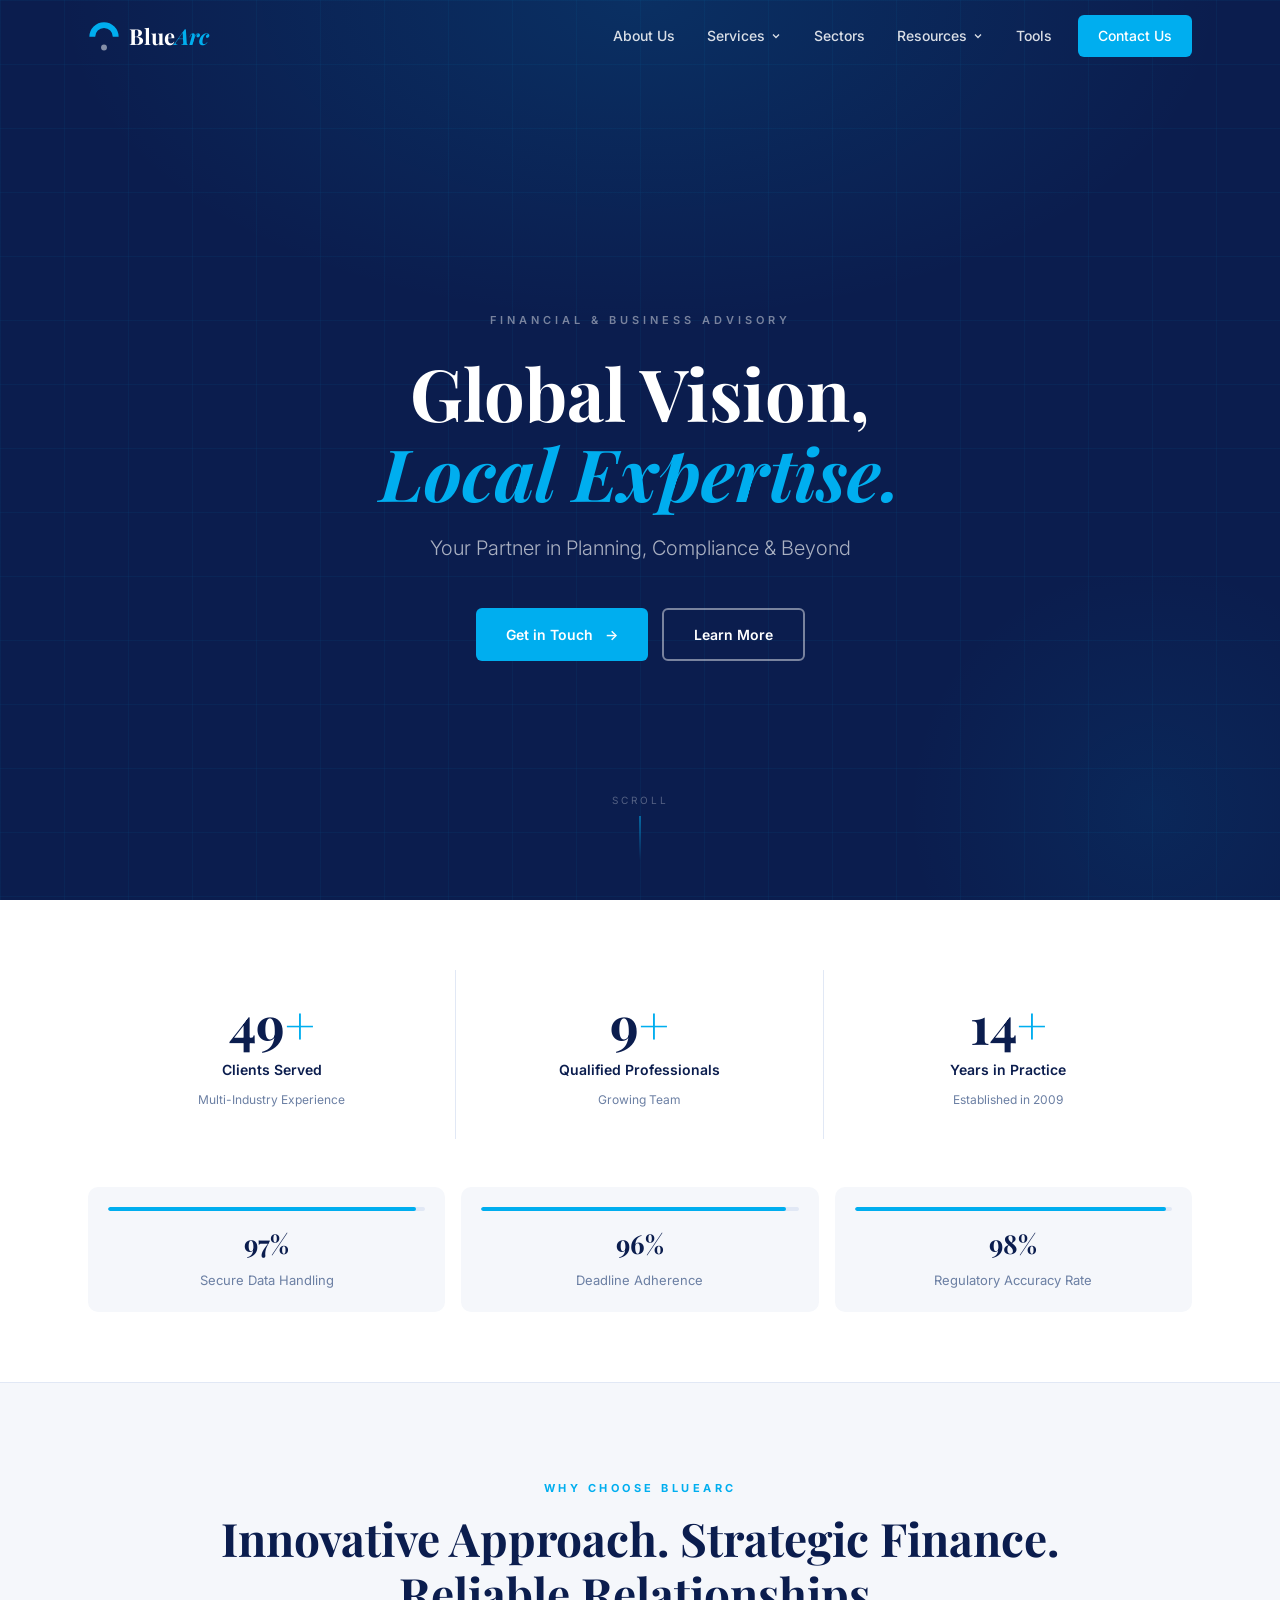
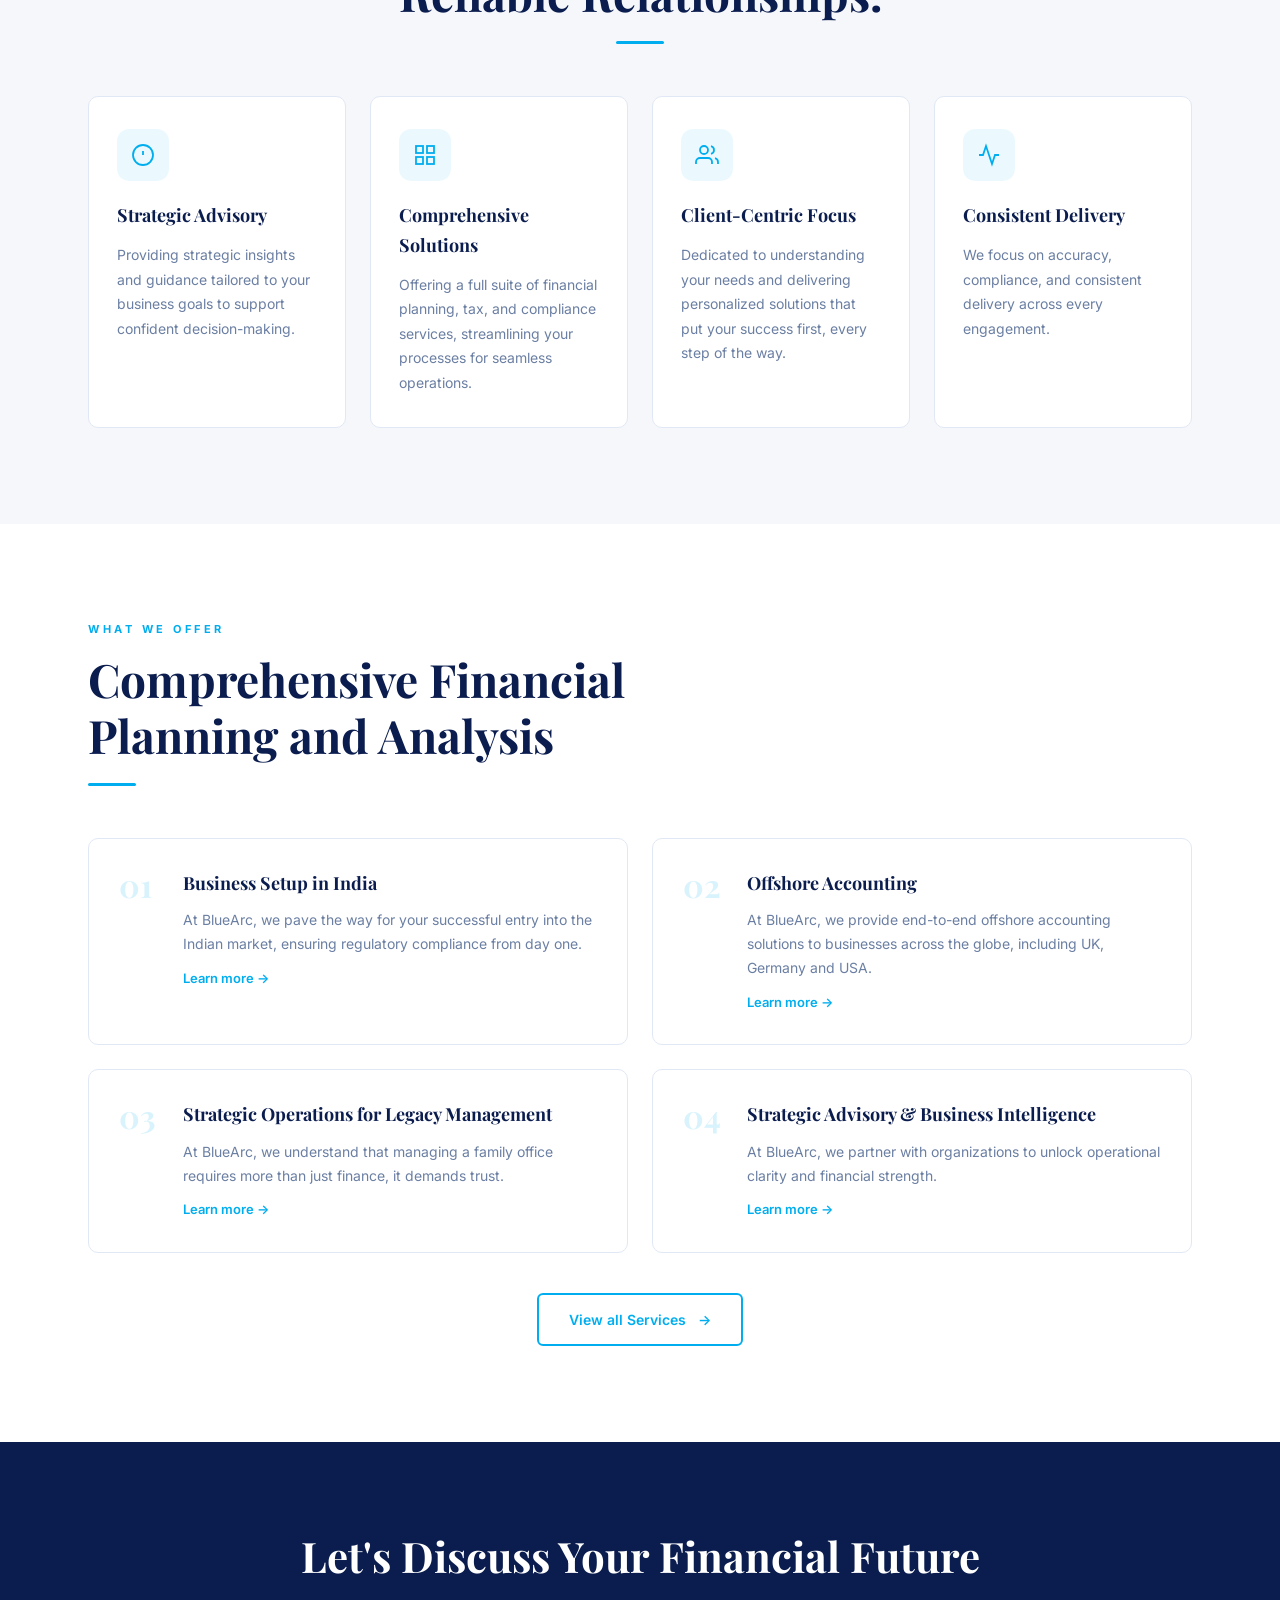
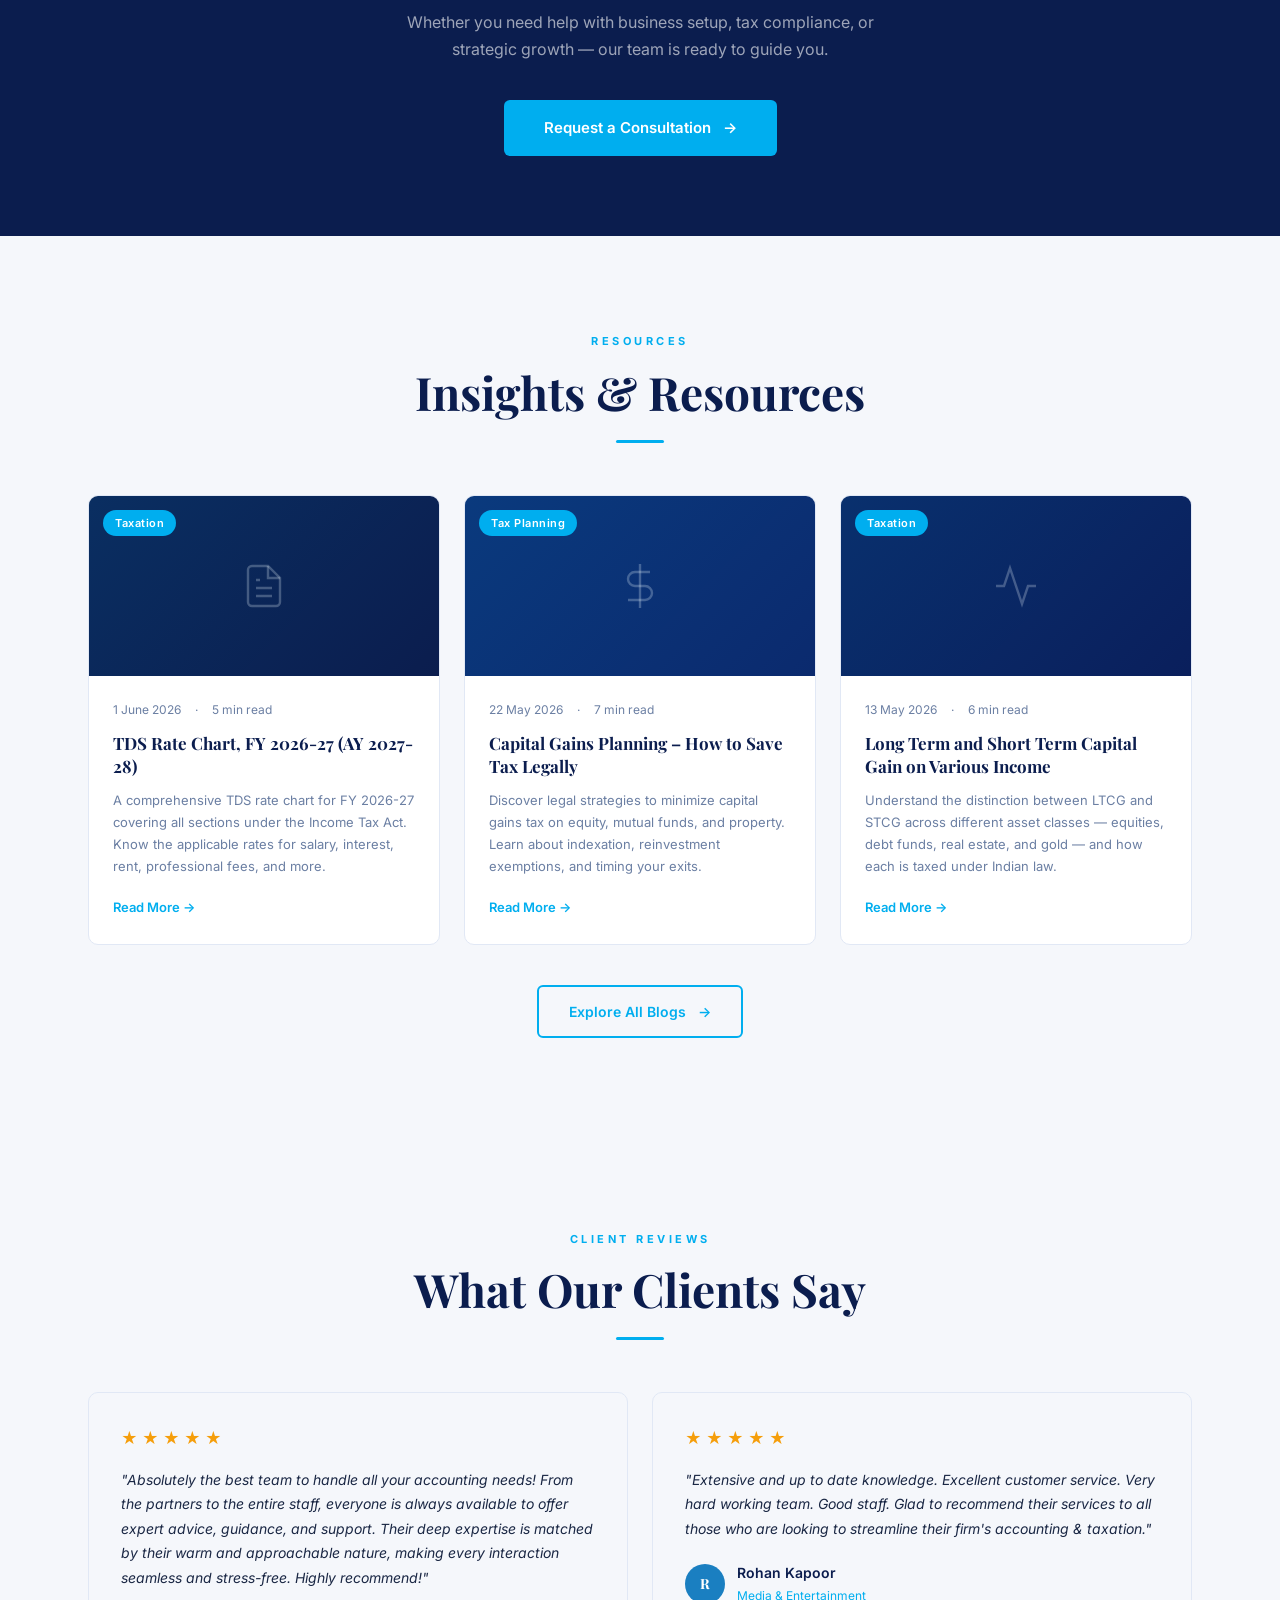
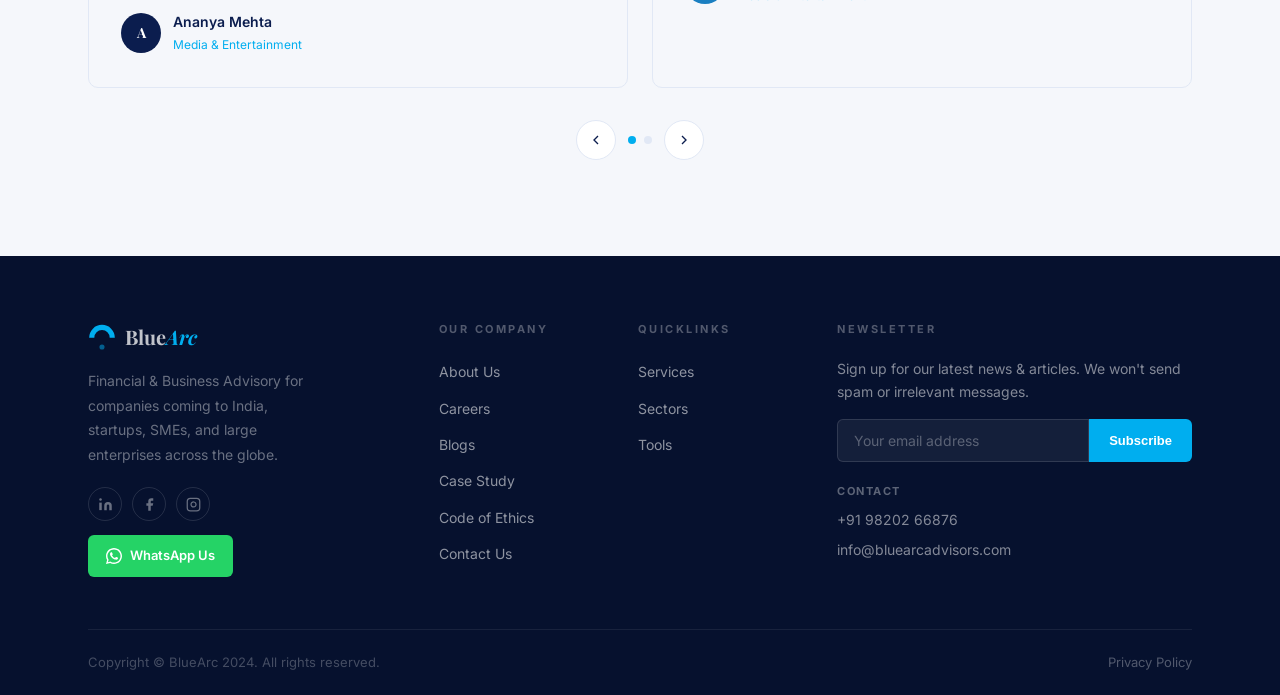
==== index.html @ c13bd87a "Initial commit — BlueArc website Multi-page static site with homepage, about, services, sectors, blo" ====
<!DOCTYPE html>
<html lang="en">
<head>
  <meta charset="UTF-8" />
  <meta name="viewport" content="width=device-width, initial-scale=1.0" />
  <title>BlueArc | Global Vision, Local Expertise</title>
  <meta name="description" content="Your Partner in Planning, Compliance & Beyond. BlueArc provides financial, tax, and advisory solutions for businesses in India and globally." />
  <link rel="preconnect" href="https://fonts.googleapis.com" />
  <link rel="preconnect" href="https://fonts.gstatic.com" crossorigin />
  <link href="https://fonts.googleapis.com/css2?family=Playfair+Display:ital,wght@0,400;0,600;0,700;1,400;1,600&family=Inter:wght@300;400;500;600;700&display=swap" rel="stylesheet" />
  <link rel="stylesheet" href="styles.css" />
</head>
<body>

<!-- ═══ NAV ═══ -->
<nav class="nav" id="nav">
  <div class="nav-inner">
    <a href="index.html" class="nav-logo">
      <svg xmlns="http://www.w3.org/2000/svg" viewBox="0 0 120 118" width="32" height="32">
        <path d="M 5,62 A 55,55 0 0,1 115,62 L 93,62 A 33,33 0 0,0 27,62 Z" fill="#00AEEF"/>
        <circle class="logo-dot-el" cx="60" cy="102" r="11" fill="rgba(255,255,255,0.5)"/>
      </svg>
      <span class="logo-text">Blue<em class="logo-arc">Arc</em></span>
    </a>
    <button class="nav-toggle" id="navToggle" aria-label="Toggle menu">
      <span></span><span></span><span></span>
    </button>
    <ul class="nav-menu" id="navMenu">
      <li class="nav-item"><a href="about.html" class="nav-link">About Us</a></li>
      <li class="nav-item has-dropdown">
        <a href="services.html" class="nav-link">Services
          <svg width="12" height="12" viewBox="0 0 24 24" fill="none" stroke="currentColor" stroke-width="2.5"><polyline points="6 9 12 15 18 9"/></svg>
        </a>
        <div class="nav-dropdown">
          <a href="services.html">All Services</a>
          <div class="nav-dropdown-divider"></div>
          <a href="services.html#business-setup">Business Setup in India</a>
          <a href="services.html#offshore-accounting">Offshore Accounting</a>
          <a href="services.html#direct-taxation">Direct Taxation</a>
          <a href="services.html#indirect-taxation">Indirect Taxation</a>
          <a href="services.html#audit-assurance">Audit &amp; Assurance</a>
          <a href="services.html#virtual-cfo">Virtual CFO</a>
        </div>
      </li>
      <li class="nav-item"><a href="sectors.html" class="nav-link">Sectors</a></li>
      <li class="nav-item has-dropdown">
        <a href="blogs.html" class="nav-link">Resources
          <svg width="12" height="12" viewBox="0 0 24 24" fill="none" stroke="currentColor" stroke-width="2.5"><polyline points="6 9 12 15 18 9"/></svg>
        </a>
        <div class="nav-dropdown">
          <a href="blogs.html">Blogs</a>
          <a href="case-study.html">Case Study</a>
        </div>
      </li>
      <li class="nav-item"><a href="tools.html" class="nav-link">Tools</a></li>
      <li class="nav-item"><a href="contact.html" class="nav-link nav-cta">Contact Us</a></li>
    </ul>
  </div>
</nav>

<!-- ═══ HERO ═══ -->
<section class="hero" id="hero">
  <div class="hero-glow"></div>
  <div class="hero-content">
    <p class="hero-eyebrow">Financial &amp; Business Advisory</p>
    <h1 class="hero-title">Global Vision,<br><em>Local Expertise.</em></h1>
    <p class="hero-sub">Your Partner in Planning, Compliance &amp; Beyond</p>
    <div class="hero-ctas">
      <a href="contact.html" class="btn btn-primary btn-arrow">Get in Touch</a>
      <a href="about.html" class="btn btn-outline-white">Learn More</a>
    </div>
  </div>
  <div class="hero-scroll">
    <span class="hero-scroll-label">Scroll</span>
    <div class="hero-scroll-line"></div>
  </div>
</section>

<!-- ═══ STATS ═══ -->
<section class="stats" id="stats">
  <div class="container">
    <div class="stats-top">
      <div class="stat-item reveal">
        <span class="stat-number"><span class="counter" data-target="50">0</span><span class="plus">+</span></span>
        <span class="stat-label">Clients Served</span>
        <span class="stat-sub">Multi-Industry Experience</span>
      </div>
      <div class="stat-item reveal reveal-d1">
        <span class="stat-number"><span class="counter" data-target="10">0</span><span class="plus">+</span></span>
        <span class="stat-label">Qualified Professionals</span>
        <span class="stat-sub">Growing Team</span>
      </div>
      <div class="stat-item reveal reveal-d2">
        <span class="stat-number"><span class="counter" data-target="15">0</span><span class="plus">+</span></span>
        <span class="stat-label">Years in Practice</span>
        <span class="stat-sub">Established in 2009</span>
      </div>
    </div>
    <div class="stats-metrics">
      <div class="metric reveal">
        <div class="metric-bar"><div class="metric-fill" data-width="97"></div></div>
        <div class="metric-value">97%</div>
        <div class="metric-name">Secure Data Handling</div>
      </div>
      <div class="metric reveal reveal-d1">
        <div class="metric-bar"><div class="metric-fill" data-width="96"></div></div>
        <div class="metric-value">96%</div>
        <div class="metric-name">Deadline Adherence</div>
      </div>
      <div class="metric reveal reveal-d2">
        <div class="metric-bar"><div class="metric-fill" data-width="98"></div></div>
        <div class="metric-value">98%</div>
        <div class="metric-name">Regulatory Accuracy Rate</div>
      </div>
    </div>
  </div>
</section>

<!-- ═══ WHY CHOOSE US ═══ -->
<section class="why section">
  <div class="container">
    <div class="section-head centered reveal">
      <span class="label">Why Choose BlueArc</span>
      <h2 class="section-title">Innovative Approach. Strategic Finance.<br>Reliable Relationships.</h2>
      <div class="divider divider-center"></div>
    </div>
    <div class="why-grid">
      <div class="why-card reveal">
        <div class="why-icon">
          <svg width="24" height="24" viewBox="0 0 24 24" fill="none" stroke="currentColor" stroke-width="1.8">
            <circle cx="12" cy="12" r="10"/><line x1="12" y1="8" x2="12" y2="12"/><line x1="12" y1="16" x2="12.01" y2="16"/>
          </svg>
        </div>
        <h4>Strategic Advisory</h4>
        <p>Providing strategic insights and guidance tailored to your business goals to support confident decision-making.</p>
      </div>
      <div class="why-card reveal reveal-d1">
        <div class="why-icon">
          <svg width="24" height="24" viewBox="0 0 24 24" fill="none" stroke="currentColor" stroke-width="1.8">
            <rect x="3" y="3" width="7" height="7"/><rect x="14" y="3" width="7" height="7"/><rect x="14" y="14" width="7" height="7"/><rect x="3" y="14" width="7" height="7"/>
          </svg>
        </div>
        <h4>Comprehensive Solutions</h4>
        <p>Offering a full suite of financial planning, tax, and compliance services, streamlining your processes for seamless operations.</p>
      </div>
      <div class="why-card reveal reveal-d2">
        <div class="why-icon">
          <svg width="24" height="24" viewBox="0 0 24 24" fill="none" stroke="currentColor" stroke-width="1.8">
            <path d="M17 21v-2a4 4 0 0 0-4-4H5a4 4 0 0 0-4 4v2"/><circle cx="9" cy="7" r="4"/><path d="M23 21v-2a4 4 0 0 0-3-3.87"/><path d="M16 3.13a4 4 0 0 1 0 7.75"/>
          </svg>
        </div>
        <h4>Client-Centric Focus</h4>
        <p>Dedicated to understanding your needs and delivering personalized solutions that put your success first, every step of the way.</p>
      </div>
      <div class="why-card reveal reveal-d3">
        <div class="why-icon">
          <svg width="24" height="24" viewBox="0 0 24 24" fill="none" stroke="currentColor" stroke-width="1.8">
            <polyline points="22 12 18 12 15 21 9 3 6 12 2 12"/>
          </svg>
        </div>
        <h4>Consistent Delivery</h4>
        <p>We focus on accuracy, compliance, and consistent delivery across every engagement.</p>
      </div>
    </div>
  </div>
</section>

<!-- ═══ SERVICES PREVIEW ═══ -->
<section class="services-preview section" style="background:var(--white)">
  <div class="container">
    <div class="section-head reveal">
      <span class="label">What We Offer</span>
      <h2 class="section-title">Comprehensive Financial<br>Planning and Analysis</h2>
      <div class="divider"></div>
    </div>
    <div class="services-grid">
      <div class="service-card reveal">
        <div class="service-num">01</div>
        <div class="service-body">
          <h4>Business Setup in India</h4>
          <p>At BlueArc, we pave the way for your successful entry into the Indian market, ensuring regulatory compliance from day one.</p>
          <a href="services.html#business-setup" class="service-link">Learn more →</a>
        </div>
      </div>
      <div class="service-card reveal reveal-d1">
        <div class="service-num">02</div>
        <div class="service-body">
          <h4>Offshore Accounting</h4>
          <p>At BlueArc, we provide end-to-end offshore accounting solutions to businesses across the globe, including UK, Germany and USA.</p>
          <a href="services.html#offshore-accounting" class="service-link">Learn more →</a>
        </div>
      </div>
      <div class="service-card reveal">
        <div class="service-num">03</div>
        <div class="service-body">
          <h4>Strategic Operations for Legacy Management</h4>
          <p>At BlueArc, we understand that managing a family office requires more than just finance, it demands trust.</p>
          <a href="services.html#legacy-management" class="service-link">Learn more →</a>
        </div>
      </div>
      <div class="service-card reveal reveal-d1">
        <div class="service-num">04</div>
        <div class="service-body">
          <h4>Strategic Advisory &amp; Business Intelligence</h4>
          <p>At BlueArc, we partner with organizations to unlock operational clarity and financial strength.</p>
          <a href="services.html#strategic-advisory" class="service-link">Learn more →</a>
        </div>
      </div>
    </div>
    <div style="text-align:center" class="reveal">
      <a href="services.html" class="btn btn-outline btn-arrow">View all Services</a>
    </div>
  </div>
</section>

<!-- ═══ CTA BANNER ═══ -->
<section class="cta-banner">
  <div class="container">
    <h2>Let's Discuss Your Financial Future</h2>
    <p>Whether you need help with business setup, tax compliance, or strategic growth — our team is ready to guide you.</p>
    <a href="contact.html" class="btn btn-primary btn-lg btn-arrow">Request a Consultation</a>
  </div>
</section>

<!-- ═══ BLOG ═══ -->
<section class="blog section">
  <div class="container">
    <div class="section-head centered reveal">
      <span class="label">Resources</span>
      <h2 class="section-title">Insights &amp; Resources</h2>
      <div class="divider divider-center"></div>
    </div>
    <div class="blog-grid">

      <div class="blog-card reveal">
        <div class="blog-img" style="background:#0B1D4E">
          <div class="blog-img-bg"></div>
          <svg class="blog-icon" width="48" height="48" viewBox="0 0 24 24" fill="none" stroke="currentColor" stroke-width="1.2"><path d="M14 2H6a2 2 0 0 0-2 2v16a2 2 0 0 0 2 2h12a2 2 0 0 0 2-2V8z"/><polyline points="14 2 14 8 20 8"/><line x1="16" y1="13" x2="8" y2="13"/><line x1="16" y1="17" x2="8" y2="17"/><polyline points="10 9 9 9 8 9"/></svg>
          <span class="blog-cat">Taxation</span>
        </div>
        <div class="blog-body">
          <div class="blog-meta">
            <span>1 June 2026</span>
            <span>·</span>
            <span>5 min read</span>
          </div>
          <h4>TDS Rate Chart, FY 2026-27 (AY 2027-28)</h4>
          <p>A comprehensive TDS rate chart for FY 2026-27 covering all sections under the Income Tax Act. Know the applicable rates for salary, interest, rent, professional fees, and more.</p>
          <a href="blogs.html#tds-rate-chart" class="blog-read">Read More →</a>
        </div>
      </div>

      <div class="blog-card reveal reveal-d1">
        <div class="blog-img" style="background:#0B2A6E">
          <div class="blog-img-bg"></div>
          <svg class="blog-icon" width="48" height="48" viewBox="0 0 24 24" fill="none" stroke="currentColor" stroke-width="1.2"><line x1="12" y1="1" x2="12" y2="23"/><path d="M17 5H9.5a3.5 3.5 0 0 0 0 7h5a3.5 3.5 0 0 1 0 7H6"/></svg>
          <span class="blog-cat">Tax Planning</span>
        </div>
        <div class="blog-body">
          <div class="blog-meta">
            <span>22 May 2026</span>
            <span>·</span>
            <span>7 min read</span>
          </div>
          <h4>Capital Gains Planning – How to Save Tax Legally</h4>
          <p>Discover legal strategies to minimize capital gains tax on equity, mutual funds, and property. Learn about indexation, reinvestment exemptions, and timing your exits.</p>
          <a href="blogs.html#capital-gains" class="blog-read">Read More →</a>
        </div>
      </div>

      <div class="blog-card reveal reveal-d2">
        <div class="blog-img" style="background:#0A1F5C">
          <div class="blog-img-bg"></div>
          <svg class="blog-icon" width="48" height="48" viewBox="0 0 24 24" fill="none" stroke="currentColor" stroke-width="1.2"><polyline points="22 12 18 12 15 21 9 3 6 12 2 12"/></svg>
          <span class="blog-cat">Taxation</span>
        </div>
        <div class="blog-body">
          <div class="blog-meta">
            <span>13 May 2026</span>
            <span>·</span>
            <span>6 min read</span>
          </div>
          <h4>Long Term and Short Term Capital Gain on Various Income</h4>
          <p>Understand the distinction between LTCG and STCG across different asset classes — equities, debt funds, real estate, and gold — and how each is taxed under Indian law.</p>
          <a href="blogs.html#ltcg-stcg" class="blog-read">Read More →</a>
        </div>
      </div>

    </div>
    <div class="blogs-footer reveal">
      <a href="blogs.html" class="btn btn-outline btn-arrow">Explore All Blogs</a>
    </div>
  </div>
</section>

<!-- ═══ TESTIMONIALS ═══ -->
<section class="testimonials section" style="background:var(--light)">
  <div class="container">
    <div class="section-head centered reveal">
      <span class="label">Client Reviews</span>
      <h2 class="section-title">What Our Clients Say</h2>
      <div class="divider divider-center"></div>
    </div>
    <div class="testimonial-slider reveal">
      <div class="testimonial-track" id="testimonialTrack">

        <!-- Slide 1 -->
        <div class="testimonial-slide">
          <div class="testimonial-grid">
            <div class="testimonial-card">
              <div class="stars">
                <span class="star">★</span><span class="star">★</span><span class="star">★</span><span class="star">★</span><span class="star">★</span>
              </div>
              <p class="testimonial-text">"Absolutely the best team to handle all your accounting needs! From the partners to the entire staff, everyone is always available to offer expert advice, guidance, and support. Their deep expertise is matched by their warm and approachable nature, making every interaction seamless and stress-free. Highly recommend!"</p>
              <div class="testimonial-author">
                <div class="author-avatar">A</div>
                <div>
                  <div class="author-name">Ananya Mehta</div>
                  <div class="author-sector">Media &amp; Entertainment</div>
                </div>
              </div>
            </div>
            <div class="testimonial-card">
              <div class="stars">
                <span class="star">★</span><span class="star">★</span><span class="star">★</span><span class="star">★</span><span class="star">★</span>
              </div>
              <p class="testimonial-text">"Extensive and up to date knowledge. Excellent customer service. Very hard working team. Good staff. Glad to recommend their services to all those who are looking to streamline their firm's accounting &amp; taxation."</p>
              <div class="testimonial-author">
                <div class="author-avatar" style="background:#1A7FC1">R</div>
                <div>
                  <div class="author-name">Rohan Kapoor</div>
                  <div class="author-sector">Media &amp; Entertainment</div>
                </div>
              </div>
            </div>
          </div>
        </div>

        <!-- Slide 2 -->
        <div class="testimonial-slide">
          <div class="testimonial-grid">
            <div class="testimonial-card">
              <div class="stars">
                <span class="star">★</span><span class="star">★</span><span class="star">★</span><span class="star">★</span><span class="star">★</span>
              </div>
              <p class="testimonial-text">"Prompt customer service and amazing response to all the accounting and finance related queries. Ensures all the returns are filed on time and crazy follow up for the same. Very good support from the Partners and the staff. Highly recommended!!!"</p>
              <div class="testimonial-author">
                <div class="author-avatar" style="background:#0B4A8C">S</div>
                <div>
                  <div class="author-name">Sunita Joshi</div>
                  <div class="author-sector">Financial Services</div>
                </div>
              </div>
            </div>
            <div class="testimonial-card">
              <div class="stars">
                <span class="star">★</span><span class="star">★</span><span class="star">★</span><span class="star">★</span><span class="star">★</span>
              </div>
              <p class="testimonial-text">"I'm extremely satisfied with the services provided by BlueArc. Their team of experts is knowledgeable, responsive, and dedicated to delivering high-quality results. I highly recommend them for all your chartered accounting needs."</p>
              <div class="testimonial-author">
                <div class="author-avatar" style="background:#00AEEF">V</div>
                <div>
                  <div class="author-name">Vikram Singh</div>
                  <div class="author-sector">Information Technology</div>
                </div>
              </div>
            </div>
          </div>
        </div>

      </div>
      <div class="slider-controls">
        <button class="slider-btn" id="sliderPrev" aria-label="Previous">
          <svg width="16" height="16" viewBox="0 0 24 24" fill="none" stroke="currentColor" stroke-width="2"><polyline points="15 18 9 12 15 6"/></svg>
        </button>
        <div class="slider-dots">
          <div class="dot active" data-index="0"></div>
          <div class="dot" data-index="1"></div>
        </div>
        <button class="slider-btn" id="sliderNext" aria-label="Next">
          <svg width="16" height="16" viewBox="0 0 24 24" fill="none" stroke="currentColor" stroke-width="2"><polyline points="9 18 15 12 9 6"/></svg>
        </button>
      </div>
    </div>
  </div>
</section>

<!-- ═══ FOOTER ═══ -->
<footer class="footer">
  <div class="container">
    <div class="footer-top">
      <div class="footer-brand">
        <div class="footer-logo">
          <svg xmlns="http://www.w3.org/2000/svg" viewBox="0 0 120 118" width="28" height="28">
            <path d="M 5,62 A 55,55 0 0,1 115,62 L 93,62 A 33,33 0 0,0 27,62 Z" fill="#00AEEF"/>
            <circle cx="60" cy="102" r="11" fill="rgba(0,174,239,0.5)"/>
          </svg>
          <span class="footer-logo-text">Blue<em>Arc</em></span>
        </div>
        <p>Financial &amp; Business Advisory for companies coming to India, startups, SMEs, and large enterprises across the globe.</p>
        <div style="margin-top:20px">
          <div class="social-links">
            <a href="#" class="social-link" aria-label="LinkedIn">
              <svg width="15" height="15" viewBox="0 0 24 24" fill="currentColor"><path d="M16 8a6 6 0 0 1 6 6v7h-4v-7a2 2 0 0 0-2-2 2 2 0 0 0-2 2v7h-4v-7a6 6 0 0 1 6-6z"/><rect x="2" y="9" width="4" height="12"/><circle cx="4" cy="4" r="2"/></svg>
            </a>
            <a href="#" class="social-link" aria-label="Facebook">
              <svg width="15" height="15" viewBox="0 0 24 24" fill="currentColor"><path d="M18 2h-3a5 5 0 0 0-5 5v3H7v4h3v8h4v-8h3l1-4h-4V7a1 1 0 0 1 1-1h3z"/></svg>
            </a>
            <a href="#" class="social-link" aria-label="Instagram">
              <svg width="15" height="15" viewBox="0 0 24 24" fill="none" stroke="currentColor" stroke-width="2"><rect x="2" y="2" width="20" height="20" rx="5" ry="5"/><path d="M16 11.37A4 4 0 1 1 12.63 8 4 4 0 0 1 16 11.37z"/><line x1="17.5" y1="6.5" x2="17.51" y2="6.5"/></svg>
            </a>
          </div>
          <a href="https://wa.me/919820266876?text=Hi%20BlueArc%2C%20I'd%20like%20to%20know%20more%20about%20your%20services." class="whatsapp-cta" target="_blank" rel="noopener">
            <svg width="16" height="16" viewBox="0 0 24 24" fill="currentColor"><path d="M17.472 14.382c-.297-.149-1.758-.867-2.03-.967-.273-.099-.471-.148-.67.15-.197.297-.767.966-.94 1.164-.173.199-.347.223-.644.075-.297-.15-1.255-.463-2.39-1.475-.883-.788-1.48-1.761-1.653-2.059-.173-.297-.018-.458.13-.606.134-.133.298-.347.446-.52.149-.174.198-.298.298-.497.099-.198.05-.371-.025-.52-.075-.149-.669-1.612-.916-2.207-.242-.579-.487-.5-.669-.51-.173-.008-.371-.01-.57-.01-.198 0-.52.074-.792.372-.272.297-1.04 1.016-1.04 2.479 0 1.462 1.065 2.875 1.213 3.074.149.198 2.096 3.2 5.077 4.487.709.306 1.262.489 1.694.625.712.227 1.36.195 1.871.118.571-.085 1.758-.719 2.006-1.413.248-.694.248-1.289.173-1.413-.074-.124-.272-.198-.57-.347z"/><path d="M11.99 0C5.373 0 0 5.373 0 11.99 0 14.2.603 16.27 1.64 18.047L0 24l6.138-1.607A11.942 11.942 0 0 0 11.99 24C18.607 24 24 18.627 24 12.01 24 5.373 18.607 0 11.99 0zm0 21.818a9.826 9.826 0 0 1-5.006-1.369l-.358-.213-3.714.973.99-3.617-.234-.372a9.836 9.836 0 0 1-1.506-5.231c0-5.429 4.42-9.849 9.85-9.849 5.43 0 9.85 4.42 9.85 9.849S17.42 21.818 11.99 21.818z"/></svg>
            WhatsApp Us
          </a>
        </div>
      </div>
      <div class="footer-col">
        <h5>Our Company</h5>
        <ul>
          <li><a href="about.html">About Us</a></li>
          <li><a href="#">Careers</a></li>
          <li><a href="blogs.html">Blogs</a></li>
          <li><a href="case-study.html">Case Study</a></li>
          <li><a href="#">Code of Ethics</a></li>
          <li><a href="contact.html">Contact Us</a></li>
        </ul>
      </div>
      <div class="footer-col">
        <h5>Quicklinks</h5>
        <ul>
          <li><a href="services.html">Services</a></li>
          <li><a href="sectors.html">Sectors</a></li>
          <li><a href="tools.html">Tools</a></li>
        </ul>
      </div>
      <div class="footer-col footer-newsletter">
        <h5>Newsletter</h5>
        <p>Sign up for our latest news &amp; articles. We won't send spam or irrelevant messages.</p>
        <div class="newsletter-form">
          <input type="email" class="newsletter-input" placeholder="Your email address" />
          <button class="newsletter-btn">Subscribe</button>
        </div>
        <div style="margin-top:20px">
          <div class="contact-lbl" style="color:rgba(255,255,255,0.35); font-size:11px; letter-spacing:1.5px; text-transform:uppercase; margin-bottom:8px">Contact</div>
          <div style="font-size:13px; color:rgba(255,255,255,0.5); margin-bottom:6px"><a href="tel:+919820266876" style="color:rgba(255,255,255,0.5)">+91 98202 66876</a></div>
          <div style="font-size:13px; color:rgba(255,255,255,0.5)"><a href="mailto:info@bluearcadvisors.com" style="color:rgba(255,255,255,0.5)">info@bluearcadvisors.com</a></div>
        </div>
      </div>
    </div>
    <div class="footer-bottom">
      <p>Copyright © BlueArc 2024. All rights reserved.</p>
      <div class="footer-bottom-links">
        <a href="#">Privacy Policy</a>
      </div>
    </div>
  </div>
</footer>

<script src="script.js"></script>
</body>
</html>
---- styles.css ----
/* ─────────────────────── BASE ─────────────────────── */
*, *::before, *::after { box-sizing: border-box; margin: 0; padding: 0; }
html { scroll-behavior: smooth; }
body { font-family: 'Inter', sans-serif; color: #1A2744; line-height: 1.65; -webkit-font-smoothing: antialiased; }
a { text-decoration: none; color: inherit; }
img { max-width: 100%; display: block; }
ul { list-style: none; }

:root {
  --navy:   #0B1D4E;
  --navy2:  #06112E;
  --cyan:   #00AEEF;
  --cyan2:  #0090CC;
  --white:  #FFFFFF;
  --light:  #F5F7FB;
  --text:   #1A2744;
  --muted:  #6B7FA3;
  --border: #E1E8F5;
  --shadow: 0 4px 20px rgba(11,29,78,0.08);
  --shadow-lg: 0 10px 40px rgba(11,29,78,0.13);
  --radius: 10px;
  --ease:   0.28s ease;
}

.container { max-width: 1160px; margin: 0 auto; padding: 0 28px; }

/* ─────────────────────── BUTTONS ─────────────────────── */
.btn {
  display: inline-flex; align-items: center; gap: 8px;
  padding: 13px 30px; border-radius: 6px;
  font-family: 'Inter', sans-serif; font-size: 14px; font-weight: 600;
  cursor: pointer; border: none; transition: all var(--ease);
}
.btn-primary { background: var(--cyan); color: #fff; }
.btn-primary:hover { background: var(--cyan2); transform: translateY(-2px); box-shadow: 0 8px 20px rgba(0,174,239,0.3); }
.btn-outline-white { background: transparent; border: 2px solid rgba(255,255,255,0.45); color: #fff; }
.btn-outline-white:hover { border-color: #fff; background: rgba(255,255,255,0.1); }
.btn-outline { background: transparent; border: 2px solid var(--cyan); color: var(--cyan); }
.btn-outline:hover { background: var(--cyan); color: #fff; }
.btn-dark { background: var(--navy); color: #fff; }
.btn-dark:hover { background: var(--navy2); }
.btn-arrow::after { content: '→'; margin-left: 4px; transition: transform var(--ease); }
.btn-arrow:hover::after { transform: translateX(4px); }
.btn-sm { padding: 9px 20px; font-size: 13px; }
.btn-lg { padding: 16px 40px; font-size: 15px; }
.btn-full { width: 100%; justify-content: center; }

/* ─────────────────────── NAV ─────────────────────── */
.nav {
  position: fixed; top: 0; left: 0; right: 0; z-index: 1000;
  padding: 0;
  transition: background var(--ease), box-shadow var(--ease);
}
.nav.scrolled { background: var(--white); box-shadow: 0 2px 24px rgba(11,29,78,0.09); }
.nav-inner {
  max-width: 1160px; margin: 0 auto; padding: 0 28px;
  display: flex; align-items: center; justify-content: space-between;
  height: 72px;
}
.nav-logo { display: flex; align-items: center; gap: 9px; }
.logo-text { font-family: 'Playfair Display', serif; font-size: 22px; font-weight: 700; color: #fff; transition: color var(--ease); }
.nav.scrolled .logo-text { color: var(--navy); }
.logo-arc { font-style: italic; color: var(--cyan); }
.logo-dot-el { fill: rgba(255,255,255,0.5); transition: fill var(--ease); }
.nav.scrolled .logo-dot-el { fill: var(--navy); }

.nav-menu { display: flex; align-items: center; gap: 4px; }
.nav-item { position: relative; }
.nav-link {
  display: flex; align-items: center; gap: 5px;
  padding: 10px 14px; border-radius: 6px;
  font-size: 14px; font-weight: 500;
  color: rgba(255,255,255,0.85);
  transition: color var(--ease), background var(--ease);
  white-space: nowrap;
}
.nav.scrolled .nav-link { color: var(--navy); }
.nav-link:hover { color: var(--cyan); background: rgba(0,174,239,0.07); }
.nav-link svg { transition: transform var(--ease); }
.nav-item:hover .nav-link svg { transform: rotate(180deg); }

.nav-dropdown {
  display: none;
  position: absolute; top: calc(100% + 6px); left: 0;
  min-width: 230px;
  background: #fff;
  border-radius: var(--radius);
  box-shadow: 0 8px 32px rgba(11,29,78,0.13);
  border: 1px solid var(--border);
  padding: 6px 0;
  z-index: 200;
}
.nav-item:hover .nav-dropdown { display: block; }
.nav-dropdown a {
  display: block; padding: 11px 18px;
  font-size: 14px; color: var(--text);
  transition: background var(--ease), color var(--ease);
}
.nav-dropdown a:hover { background: var(--light); color: var(--cyan); }
.nav-dropdown-divider { height: 1px; background: var(--border); margin: 4px 0; }

.nav-cta {
  margin-left: 8px;
  padding: 9px 20px !important;
  background: var(--cyan) !important;
  color: #fff !important;
  border-radius: 6px;
}
.nav-cta:hover { background: var(--cyan2) !important; }

.nav-toggle {
  display: none; flex-direction: column; gap: 5px;
  background: none; border: none; cursor: pointer; padding: 4px; z-index: 1001;
}
.nav-toggle span { display: block; width: 23px; height: 2px; background: #fff; border-radius: 2px; transition: all var(--ease); }
.nav.scrolled .nav-toggle span { background: var(--navy); }

/* ─────────────────────── HERO (homepage) ─────────────────────── */
.hero {
  min-height: 100vh;
  background: var(--navy);
  display: flex; align-items: center; justify-content: center;
  text-align: center;
  position: relative; overflow: hidden;
  padding-top: 72px;
}
.hero::before {
  content: '';
  position: absolute; inset: 0;
  background-image: linear-gradient(rgba(0,174,239,0.05) 1px, transparent 1px),
    linear-gradient(90deg, rgba(0,174,239,0.05) 1px, transparent 1px);
  background-size: 64px 64px;
  pointer-events: none;
}
.hero-glow {
  position: absolute; inset: 0; pointer-events: none;
  background:
    radial-gradient(ellipse 70% 55% at 50% 0%, rgba(0,174,239,0.13) 0%, transparent 65%),
    radial-gradient(ellipse 35% 50% at 90% 90%, rgba(0,174,239,0.07) 0%, transparent 55%);
}
.hero-content { position: relative; z-index: 1; max-width: 800px; padding: 60px 28px; }
.hero-eyebrow { font-size: 11px; letter-spacing: 4px; text-transform: uppercase; color: rgba(255,255,255,0.45); margin-bottom: 24px; font-weight: 600; }
.hero-title {
  font-family: 'Playfair Display', serif;
  font-size: clamp(38px, 6.5vw, 72px);
  font-weight: 700; line-height: 1.1; color: #fff;
  margin-bottom: 20px;
}
.hero-title em { font-style: italic; color: var(--cyan); }
.hero-sub { font-size: clamp(16px, 2vw, 20px); color: rgba(255,255,255,0.65); margin-bottom: 44px; font-weight: 300; line-height: 1.6; }
.hero-ctas { display: flex; gap: 14px; justify-content: center; flex-wrap: wrap; }
.hero-scroll {
  position: absolute; bottom: 40px; left: 50%; transform: translateX(-50%);
  display: flex; flex-direction: column; align-items: center; gap: 8px;
}
.hero-scroll-label { font-size: 10px; letter-spacing: 3px; text-transform: uppercase; color: rgba(255,255,255,0.3); }
.hero-scroll-line { width: 1px; height: 44px; background: linear-gradient(to bottom, var(--cyan), transparent); animation: lineDown 2s ease-in-out infinite; }
@keyframes lineDown { 0%,100%{opacity:.2; transform:scaleY(.4); transform-origin:top} 50%{opacity:1; transform:scaleY(1)} }

/* ─────────────────────── PAGE HERO (inner pages) ─────────────────────── */
.page-hero {
  background: var(--navy);
  padding: 140px 0 80px;
  text-align: center;
  position: relative; overflow: hidden;
}
.page-hero::before {
  content: '';
  position: absolute; inset: 0;
  background-image: linear-gradient(rgba(0,174,239,0.04) 1px, transparent 1px),
    linear-gradient(90deg, rgba(0,174,239,0.04) 1px, transparent 1px);
  background-size: 64px 64px; pointer-events: none;
}
.page-hero-glow {
  position: absolute; inset: 0; pointer-events: none;
  background: radial-gradient(ellipse 65% 60% at 50% 0%, rgba(0,174,239,0.12) 0%, transparent 65%);
}
.page-hero-label { font-size: 11px; letter-spacing: 4px; text-transform: uppercase; color: var(--cyan); margin-bottom: 16px; display: block; font-weight: 600; }
.page-hero h1 { font-family: 'Playfair Display', serif; font-size: clamp(32px, 5vw, 58px); font-weight: 700; color: #fff; line-height: 1.15; }
.page-hero p { margin-top: 18px; font-size: 17px; color: rgba(255,255,255,0.6); max-width: 540px; margin-left: auto; margin-right: auto; line-height: 1.7; }
.breadcrumb { display: flex; align-items: center; gap: 8px; justify-content: center; margin-bottom: 24px; font-size: 13px; color: rgba(255,255,255,0.4); }
.breadcrumb a { color: rgba(255,255,255,0.5); transition: color var(--ease); }
.breadcrumb a:hover { color: var(--cyan); }
.breadcrumb span { color: rgba(255,255,255,0.25); }

/* ─────────────────────── SECTION COMMON ─────────────────────── */
.section { padding: 96px 0; }
.section-sm { padding: 70px 0; }
.label { display: block; font-size: 11px; font-weight: 700; letter-spacing: 3.5px; text-transform: uppercase; color: var(--cyan); margin-bottom: 14px; }
.label-light { color: rgba(255,255,255,0.5); }
.section-title { font-family: 'Playfair Display', serif; font-size: clamp(28px, 3.8vw, 46px); font-weight: 700; line-height: 1.2; color: var(--navy); margin-bottom: 16px; }
.section-title-light { color: #fff; }
.section-desc { font-size: 16px; color: var(--muted); max-width: 560px; line-height: 1.75; }
.section-head { margin-bottom: 52px; }
.section-head.centered { text-align: center; }
.section-head.centered .section-desc { margin: 0 auto; }
.divider { width: 48px; height: 3px; background: var(--cyan); border-radius: 2px; margin: 20px 0 0; }
.divider-center { margin: 20px auto 0; }

/* ─────────────────────── STATS ─────────────────────── */
.stats { background: var(--white); padding: 70px 0; border-bottom: 1px solid var(--border); }
.stats-top { display: grid; grid-template-columns: repeat(3,1fr); gap: 0; margin-bottom: 48px; }
.stat-item { text-align: center; padding: 28px 20px; border-right: 1px solid var(--border); }
.stat-item:last-child { border-right: none; }
.stat-number { font-family: 'Playfair Display', serif; font-size: 52px; font-weight: 700; color: var(--navy); line-height: 1; margin-bottom: 8px; display: block; }
.stat-number .plus { color: var(--cyan); }
.stat-label { font-size: 14px; font-weight: 600; color: var(--navy); display: block; margin-bottom: 4px; }
.stat-sub { font-size: 12px; color: var(--muted); }
.stats-metrics { display: grid; grid-template-columns: repeat(3,1fr); gap: 16px; }
.metric { text-align: center; padding: 20px; border-radius: var(--radius); background: var(--light); }
.metric-bar { height: 4px; background: var(--border); border-radius: 2px; margin-bottom: 12px; overflow: hidden; }
.metric-fill { height: 100%; background: var(--cyan); border-radius: 2px; width: 0; transition: width 1.2s ease; }
.metric-value { font-size: 26px; font-weight: 700; color: var(--navy); font-family: 'Playfair Display', serif; }
.metric-name { font-size: 13px; color: var(--muted); margin-top: 4px; }

/* ─────────────────────── WHY CHOOSE US ─────────────────────── */
.why { background: var(--light); }
.why-grid { display: grid; grid-template-columns: repeat(4,1fr); gap: 24px; }
.why-card {
  background: #fff; padding: 32px 28px;
  border-radius: var(--radius); border: 1px solid var(--border);
  transition: all var(--ease);
}
.why-card:hover { transform: translateY(-4px); box-shadow: var(--shadow-lg); border-color: rgba(0,174,239,0.3); }
.why-icon {
  width: 52px; height: 52px; border-radius: 12px;
  background: rgba(0,174,239,0.08); color: var(--cyan);
  display: flex; align-items: center; justify-content: center;
  margin-bottom: 20px;
}
.why-card h4 { font-family: 'Playfair Display', serif; font-size: 18px; color: var(--navy); margin-bottom: 12px; }
.why-card p { font-size: 14px; color: var(--muted); line-height: 1.75; }

/* ─────────────────────── SERVICES PREVIEW (homepage) ─────────────────────── */
.services-preview { background: #fff; }
.services-grid { display: grid; grid-template-columns: repeat(2,1fr); gap: 24px; margin-bottom: 40px; }
.service-card {
  display: flex; gap: 20px; align-items: flex-start;
  padding: 30px; border-radius: var(--radius);
  border: 1px solid var(--border);
  transition: all var(--ease);
}
.service-card:hover { transform: translateY(-3px); box-shadow: var(--shadow); border-color: rgba(0,174,239,0.3); }
.service-num {
  font-family: 'Playfair Display', serif; font-size: 32px; font-weight: 700;
  color: rgba(0,174,239,0.15); line-height: 1; min-width: 44px; flex-shrink: 0;
}
.service-body h4 { font-family: 'Playfair Display', serif; font-size: 18px; color: var(--navy); margin-bottom: 10px; }
.service-body p { font-size: 14px; color: var(--muted); line-height: 1.7; }
.service-link { display: inline-flex; align-items: center; gap: 5px; margin-top: 12px; font-size: 13px; font-weight: 600; color: var(--cyan); transition: gap var(--ease); }
.service-link:hover { gap: 9px; }

/* ─────────────────────── CTA BANNER ─────────────────────── */
.cta-banner { background: var(--navy); padding: 80px 0; text-align: center; }
.cta-banner h2 { font-family: 'Playfair Display', serif; font-size: clamp(26px, 3.5vw, 42px); color: #fff; margin-bottom: 18px; }
.cta-banner p { font-size: 16px; color: rgba(255,255,255,0.6); max-width: 520px; margin: 0 auto 36px; line-height: 1.7; }

/* ─────────────────────── BLOG ─────────────────────── */
.blog { background: var(--light); }
.blog-grid { display: grid; grid-template-columns: repeat(3,1fr); gap: 24px; margin-bottom: 40px; }
.blog-card { background: #fff; border-radius: var(--radius); border: 1px solid var(--border); overflow: hidden; transition: all var(--ease); }
.blog-card:hover { transform: translateY(-4px); box-shadow: var(--shadow-lg); }
.blog-img { height: 180px; background: var(--navy); display: flex; align-items: center; justify-content: center; position: relative; overflow: hidden; }
.blog-img-inner { width: 100%; height: 100%; display: flex; align-items: center; justify-content: center; }
.blog-img-bg { position: absolute; inset: 0; opacity: 0.12; background: linear-gradient(135deg, var(--cyan), transparent); }
.blog-cat { position: absolute; top: 14px; left: 14px; padding: 4px 12px; background: var(--cyan); color: #fff; border-radius: 20px; font-size: 11px; font-weight: 600; letter-spacing: 0.5px; }
.blog-icon { color: rgba(255,255,255,0.25); }
.blog-body { padding: 24px; }
.blog-meta { display: flex; gap: 14px; align-items: center; font-size: 12px; color: var(--muted); margin-bottom: 12px; }
.blog-meta span { display: flex; align-items: center; gap: 4px; }
.blog-card h4 { font-family: 'Playfair Display', serif; font-size: 17px; color: var(--navy); margin-bottom: 10px; line-height: 1.4; }
.blog-card p { font-size: 13px; color: var(--muted); line-height: 1.7; margin-bottom: 16px; }
.blog-read { font-size: 13px; font-weight: 600; color: var(--cyan); display: inline-flex; align-items: center; gap: 5px; transition: gap var(--ease); }
.blog-read:hover { gap: 9px; }
.blogs-footer { text-align: center; }

/* ─────────────────────── TESTIMONIALS ─────────────────────── */
.testimonials { background: #fff; }
.testimonial-slider { position: relative; overflow: hidden; }
.testimonial-track { display: flex; transition: transform 0.5s ease; }
.testimonial-slide { min-width: 100%; }
.testimonial-grid { display: grid; grid-template-columns: repeat(2,1fr); gap: 24px; }
.testimonial-card { padding: 32px; border-radius: var(--radius); border: 1px solid var(--border); background: var(--light); }
.stars { display: flex; gap: 4px; margin-bottom: 16px; }
.star { color: #F59E0B; font-size: 16px; }
.testimonial-text { font-size: 14px; color: var(--text); line-height: 1.75; margin-bottom: 20px; font-style: italic; }
.testimonial-author { display: flex; align-items: center; gap: 12px; }
.author-avatar { width: 40px; height: 40px; border-radius: 50%; background: var(--navy); display: flex; align-items: center; justify-content: center; font-size: 14px; font-weight: 700; color: #fff; flex-shrink: 0; font-family: 'Playfair Display', serif; }
.author-name { font-size: 14px; font-weight: 600; color: var(--navy); }
.author-sector { font-size: 12px; color: var(--cyan); margin-top: 2px; }
.slider-controls { display: flex; align-items: center; justify-content: center; gap: 12px; margin-top: 32px; }
.slider-btn { width: 40px; height: 40px; border-radius: 50%; border: 1.5px solid var(--border); background: #fff; cursor: pointer; display: flex; align-items: center; justify-content: center; color: var(--navy); transition: all var(--ease); }
.slider-btn:hover { background: var(--cyan); border-color: var(--cyan); color: #fff; }
.slider-dots { display: flex; gap: 8px; }
.dot { width: 8px; height: 8px; border-radius: 50%; background: var(--border); cursor: pointer; transition: background var(--ease); }
.dot.active { background: var(--cyan); }

/* ─────────────────────── ABOUT PAGE ─────────────────────── */
.about-intro { background: #fff; }
.about-intro-grid { display: grid; grid-template-columns: 1fr 1fr; gap: 80px; align-items: center; }
.about-intro-text p { font-size: 15px; color: var(--muted); line-height: 1.8; margin-bottom: 20px; }
.about-intro-text p:last-child { margin-bottom: 0; }
.about-intro-image { background: var(--navy); border-radius: var(--radius); height: 380px; display: flex; align-items: center; justify-content: center; position: relative; overflow: hidden; }
.about-intro-image-inner { text-align: center; position: relative; z-index: 1; }
.about-intro-image::before { content: ''; position: absolute; inset: 0; background: radial-gradient(ellipse 80% 60% at 50% 30%, rgba(0,174,239,0.12) 0%, transparent 70%); }
.about-logo-large { opacity: 0.12; }

.mv-grid { display: grid; grid-template-columns: 1fr 1fr; gap: 28px; }
.mv-card { padding: 36px; border-radius: var(--radius); border: 1px solid var(--border); }
.mv-card h3 { font-family: 'Playfair Display', serif; font-size: 26px; color: var(--navy); margin-bottom: 16px; display: flex; align-items: center; gap: 12px; }
.mv-card h3 span { font-size: 28px; }
.mv-card p { font-size: 15px; color: var(--muted); line-height: 1.8; }

.why-full-grid { display: grid; grid-template-columns: repeat(auto-fill, minmax(260px,1fr)); gap: 20px; }
.why-full-item { display: flex; gap: 14px; align-items: flex-start; padding: 20px; border-radius: var(--radius-sm); border: 1px solid var(--border); }
.why-check { width: 28px; height: 28px; border-radius: 50%; background: rgba(0,174,239,0.1); color: var(--cyan); display: flex; align-items: center; justify-content: center; flex-shrink: 0; font-size: 14px; margin-top: 1px; }
.why-full-item p { font-size: 14px; font-weight: 600; color: var(--navy); }

/* TEAM */
.team { background: #fff; }
.team-grid { display: grid; grid-template-columns: repeat(4,1fr); gap: 24px; }
.team-card { text-align: center; padding: 32px 24px; border-radius: var(--radius); border: 1px solid var(--border); transition: all var(--ease); }
.team-card:hover { transform: translateY(-4px); box-shadow: var(--shadow-lg); }
.team-avatar { width: 80px; height: 80px; border-radius: 50%; margin: 0 auto 18px; display: flex; align-items: center; justify-content: center; font-family: 'Playfair Display', serif; font-size: 24px; font-weight: 700; color: #fff; }
.team-name { font-family: 'Playfair Display', serif; font-size: 18px; color: var(--navy); margin-bottom: 4px; }
.team-role { font-size: 11px; font-weight: 700; letter-spacing: 1.5px; text-transform: uppercase; color: var(--cyan); margin-bottom: 10px; }
.team-creds { font-size: 12px; color: var(--muted); margin-bottom: 14px; }
.team-bio { font-size: 13px; color: var(--muted); line-height: 1.7; }

/* TIMELINE */
.timeline-section { background: var(--light); }
.timeline { position: relative; max-width: 760px; margin: 0 auto; }
.timeline::before { content: ''; position: absolute; left: 20px; top: 0; bottom: 0; width: 2px; background: var(--border); }
.timeline-item { display: grid; grid-template-columns: 40px 1fr; gap: 28px; margin-bottom: 40px; align-items: start; }
.timeline-dot { width: 40px; height: 40px; border-radius: 50%; background: var(--navy); border: 3px solid var(--cyan); display: flex; align-items: center; justify-content: center; flex-shrink: 0; position: relative; z-index: 1; }
.timeline-dot span { font-size: 10px; font-weight: 700; color: var(--cyan); }
.timeline-body { background: #fff; padding: 24px; border-radius: var(--radius); border: 1px solid var(--border); }
.timeline-year { font-size: 12px; font-weight: 700; letter-spacing: 2px; color: var(--cyan); margin-bottom: 6px; }
.timeline-body h4 { font-family: 'Playfair Display', serif; font-size: 18px; color: var(--navy); margin-bottom: 8px; }
.timeline-body p { font-size: 14px; color: var(--muted); line-height: 1.7; }

/* ─────────────────────── SERVICES PAGE ─────────────────────── */
.services-full { background: #fff; }
.services-full-grid { display: grid; grid-template-columns: repeat(3,1fr); gap: 24px; }
.service-full-card {
  padding: 32px; border-radius: var(--radius); border: 1px solid var(--border);
  transition: all var(--ease); display: flex; flex-direction: column;
}
.service-full-card:hover { transform: translateY(-4px); box-shadow: var(--shadow-lg); border-color: rgba(0,174,239,0.3); }
.service-full-num { font-family: 'Playfair Display', serif; font-size: 36px; font-weight: 700; color: rgba(0,174,239,0.12); line-height: 1; margin-bottom: 16px; }
.service-full-icon { width: 48px; height: 48px; border-radius: 10px; background: rgba(0,174,239,0.08); color: var(--cyan); display: flex; align-items: center; justify-content: center; margin-bottom: 18px; }
.service-full-card h3 { font-family: 'Playfair Display', serif; font-size: 19px; color: var(--navy); margin-bottom: 12px; line-height: 1.3; }
.service-full-card p { font-size: 14px; color: var(--muted); line-height: 1.75; flex: 1; }
.service-card-footer { margin-top: 20px; padding-top: 16px; border-top: 1px solid var(--border); }
.service-card-tag { font-size: 11px; font-weight: 600; letter-spacing: 1px; text-transform: uppercase; color: var(--cyan); }
.not-sure { background: var(--light); padding: 60px; text-align: center; border-radius: var(--radius); margin-top: 60px; }
.not-sure h3 { font-family: 'Playfair Display', serif; font-size: 28px; color: var(--navy); margin-bottom: 12px; }
.not-sure p { font-size: 15px; color: var(--muted); margin-bottom: 28px; }

/* ─────────────────────── SECTORS PAGE ─────────────────────── */
.sectors-section { background: #fff; }
.sectors-grid { display: grid; grid-template-columns: repeat(3,1fr); gap: 24px; }
.sector-card { padding: 32px; border-radius: var(--radius); border: 1px solid var(--border); transition: all var(--ease); }
.sector-card:hover { transform: translateY(-4px); box-shadow: var(--shadow-lg); border-color: rgba(0,174,239,0.3); }
.sector-icon { width: 52px; height: 52px; border-radius: 12px; background: rgba(0,174,239,0.08); color: var(--cyan); display: flex; align-items: center; justify-content: center; margin-bottom: 18px; }
.sector-card h3 { font-family: 'Playfair Display', serif; font-size: 19px; color: var(--navy); margin-bottom: 10px; }
.sector-card p { font-size: 14px; color: var(--muted); line-height: 1.7; }
.sectors-cta { background: var(--navy); border-radius: var(--radius); padding: 52px; text-align: center; margin-top: 60px; }
.sectors-cta h3 { font-family: 'Playfair Display', serif; font-size: 28px; color: #fff; margin-bottom: 12px; }
.sectors-cta p { font-size: 15px; color: rgba(255,255,255,0.6); margin-bottom: 28px; }

/* ─────────────────────── CONTACT PAGE ─────────────────────── */
.contact-section { background: #fff; }
.contact-grid { display: grid; grid-template-columns: 1fr 1.5fr; gap: 80px; align-items: start; }
.contact-info h3 { font-family: 'Playfair Display', serif; font-size: 28px; color: var(--navy); margin-bottom: 14px; }
.contact-info > p { font-size: 15px; color: var(--muted); line-height: 1.75; margin-bottom: 36px; }
.contact-items { display: flex; flex-direction: column; gap: 22px; }
.contact-item { display: flex; gap: 14px; align-items: flex-start; }
.contact-icon-wrap { width: 44px; height: 44px; border-radius: 10px; background: rgba(0,174,239,0.08); color: var(--cyan); display: flex; align-items: center; justify-content: center; flex-shrink: 0; }
.contact-lbl { font-size: 11px; font-weight: 700; letter-spacing: 1.5px; text-transform: uppercase; color: var(--muted); margin-bottom: 3px; }
.contact-val { font-size: 14px; font-weight: 500; color: var(--navy); }
.contact-val a { color: var(--navy); transition: color var(--ease); }
.contact-val a:hover { color: var(--cyan); }
.contact-form-wrap { background: var(--light); padding: 40px; border-radius: var(--radius); }
.contact-form-wrap h3 { font-family: 'Playfair Display', serif; font-size: 24px; color: var(--navy); margin-bottom: 28px; }
.form { display: flex; flex-direction: column; gap: 18px; }
.form-row { display: grid; grid-template-columns: 1fr 1fr; gap: 16px; }
.form-group { display: flex; flex-direction: column; gap: 6px; }
.form-group label { font-size: 12px; font-weight: 600; color: var(--navy); letter-spacing: 0.3px; }
.form-group input, .form-group select, .form-group textarea {
  padding: 12px 14px;
  border: 1.5px solid var(--border);
  border-radius: 7px;
  font-family: 'Inter', sans-serif; font-size: 14px; color: var(--text);
  background: #fff; outline: none;
  transition: border-color var(--ease), box-shadow var(--ease);
}
.form-group input:focus, .form-group select:focus, .form-group textarea:focus { border-color: var(--cyan); box-shadow: 0 0 0 3px rgba(0,174,239,0.1); }
.form-group input::placeholder, .form-group textarea::placeholder { color: #B8C5D6; }
.form-group textarea { resize: vertical; }
.form-group select {
  appearance: none;
  background-image: url("data:image/svg+xml,%3Csvg xmlns='http://www.w3.org/2000/svg' width='16' height='16' viewBox='0 0 24 24' fill='none' stroke='%236B7FA3' stroke-width='2'%3E%3Cpolyline points='6 9 12 15 18 9'/%3E%3C/svg%3E");
  background-repeat: no-repeat; background-position: right 12px center; padding-right: 38px;
}
:root { --radius-sm: 7px; }

/* ─────────────────────── FOOTER ─────────────────────── */
.footer { background: var(--navy2); padding: 64px 0 0; }
.footer-top { display: grid; grid-template-columns: 2fr 1fr 1fr 1.6fr; gap: 48px; padding-bottom: 52px; }
.footer-brand p { font-size: 14px; color: rgba(255,255,255,0.4); line-height: 1.75; max-width: 240px; margin-top: 16px; }
.footer-logo { display: flex; align-items: center; gap: 9px; }
.footer-logo-text { font-family: 'Playfair Display', serif; font-size: 20px; font-weight: 700; color: rgba(255,255,255,0.75); }
.footer-logo-text em { font-style: italic; color: var(--cyan); }
.footer-col h5 { font-size: 11px; font-weight: 700; letter-spacing: 2.5px; text-transform: uppercase; color: rgba(255,255,255,0.3); margin-bottom: 20px; }
.footer-col ul { display: flex; flex-direction: column; gap: 10px; }
.footer-col a { font-size: 14px; color: rgba(255,255,255,0.55); transition: color var(--ease); }
.footer-col a:hover { color: var(--cyan); }
.footer-newsletter p { font-size: 14px; color: rgba(255,255,255,0.5); line-height: 1.6; margin-bottom: 16px; }
.newsletter-form { display: flex; gap: 0; }
.newsletter-input { flex: 1; padding: 12px 16px; border: 1px solid rgba(255,255,255,0.12); background: rgba(255,255,255,0.06); color: #fff; border-radius: 6px 0 0 6px; font-size: 14px; outline: none; font-family: 'Inter', sans-serif; }
.newsletter-input::placeholder { color: rgba(255,255,255,0.3); }
.newsletter-input:focus { border-color: var(--cyan); }
.newsletter-btn { padding: 12px 20px; background: var(--cyan); color: #fff; border: none; cursor: pointer; border-radius: 0 6px 6px 0; font-size: 13px; font-weight: 600; transition: background var(--ease); white-space: nowrap; }
.newsletter-btn:hover { background: var(--cyan2); }
.footer-bottom { border-top: 1px solid rgba(255,255,255,0.07); padding: 22px 0; display: flex; align-items: center; justify-content: space-between; flex-wrap: wrap; gap: 12px; }
.footer-bottom p { font-size: 13px; color: rgba(255,255,255,0.25); }
.footer-bottom-links { display: flex; gap: 20px; }
.footer-bottom-links a { font-size: 13px; color: rgba(255,255,255,0.3); transition: color var(--ease); }
.footer-bottom-links a:hover { color: var(--cyan); }
.social-links { display: flex; gap: 10px; }
.social-link { width: 34px; height: 34px; border-radius: 50%; border: 1px solid rgba(255,255,255,0.12); display: flex; align-items: center; justify-content: center; color: rgba(255,255,255,0.4); transition: all var(--ease); }
.social-link:hover { border-color: var(--cyan); color: var(--cyan); }
.whatsapp-cta { display: inline-flex; align-items: center; gap: 8px; margin-top: 14px; padding: 10px 18px; background: #25D366; color: #fff; border-radius: 6px; font-size: 13px; font-weight: 600; transition: all var(--ease); }
.whatsapp-cta:hover { background: #1EB355; }

/* ─────────────────────── REVEAL ─────────────────────── */
.reveal { opacity: 0; transform: translateY(20px); transition: opacity 0.6s ease, transform 0.6s ease; }
.reveal.visible { opacity: 1; transform: none; }
.reveal-d1 { transition-delay: 0.1s; }
.reveal-d2 { transition-delay: 0.2s; }
.reveal-d3 { transition-delay: 0.3s; }
.reveal-d4 { transition-delay: 0.4s; }

/* ─────────────────────── RESPONSIVE ─────────────────────── */
@media (max-width: 1024px) {
  .why-grid { grid-template-columns: repeat(2,1fr); }
  .services-grid { grid-template-columns: 1fr; }
  .team-grid { grid-template-columns: repeat(2,1fr); }
  .footer-top { grid-template-columns: 1fr 1fr; gap: 36px; }
  .about-intro-grid { grid-template-columns: 1fr; }
  .about-intro-image { display: none; }
  .contact-grid { grid-template-columns: 1fr; gap: 48px; }
  .services-full-grid { grid-template-columns: repeat(2,1fr); }
  .sectors-grid { grid-template-columns: repeat(2,1fr); }
}

@media (max-width: 768px) {
  .section { padding: 64px 0; }
  .nav-menu { display: none; position: fixed; inset: 0; background: var(--navy2); flex-direction: column; align-items: flex-start; padding: 96px 32px 32px; gap: 0; z-index: 999; overflow-y: auto; }
  .nav-menu.open { display: flex; }
  .nav-item { width: 100%; }
  .nav-link { color: rgba(255,255,255,0.8) !important; padding: 14px 0; border-radius: 0; border-bottom: 1px solid rgba(255,255,255,0.06); font-size: 16px; width: 100%; }
  .nav-dropdown { display: none !important; position: static; box-shadow: none; border: none; padding: 0 0 0 16px; background: transparent; }
  .nav-dropdown a { color: rgba(255,255,255,0.55) !important; padding: 10px 0; font-size: 14px; }
  .has-dropdown.mobile-open .nav-dropdown { display: block !important; }
  .nav-cta { background: transparent !important; color: var(--cyan) !important; }
  .nav-toggle { display: flex; }
  .stats-top { grid-template-columns: 1fr; }
  .stat-item { border-right: none; border-bottom: 1px solid var(--border); }
  .stat-item:last-child { border-bottom: none; }
  .stats-metrics { grid-template-columns: 1fr; }
  .why-grid { grid-template-columns: 1fr; }
  .blog-grid { grid-template-columns: 1fr; }
  .testimonial-grid { grid-template-columns: 1fr; }
  .team-grid { grid-template-columns: 1fr; }
  .mv-grid { grid-template-columns: 1fr; }
  .footer-top { grid-template-columns: 1fr; }
  .footer-bottom { flex-direction: column; text-align: center; }
  .form-row { grid-template-columns: 1fr; }
  .services-full-grid { grid-template-columns: 1fr; }
  .sectors-grid { grid-template-columns: 1fr; }
  .hero-scroll { display: none; }
}

@media (max-width: 480px) {
  .hero-ctas { flex-direction: column; align-items: center; }
  .timeline::before { left: 15px; }
  .timeline-item { grid-template-columns: 30px 1fr; gap: 18px; }
  .timeline-dot { width: 30px; height: 30px; }
}
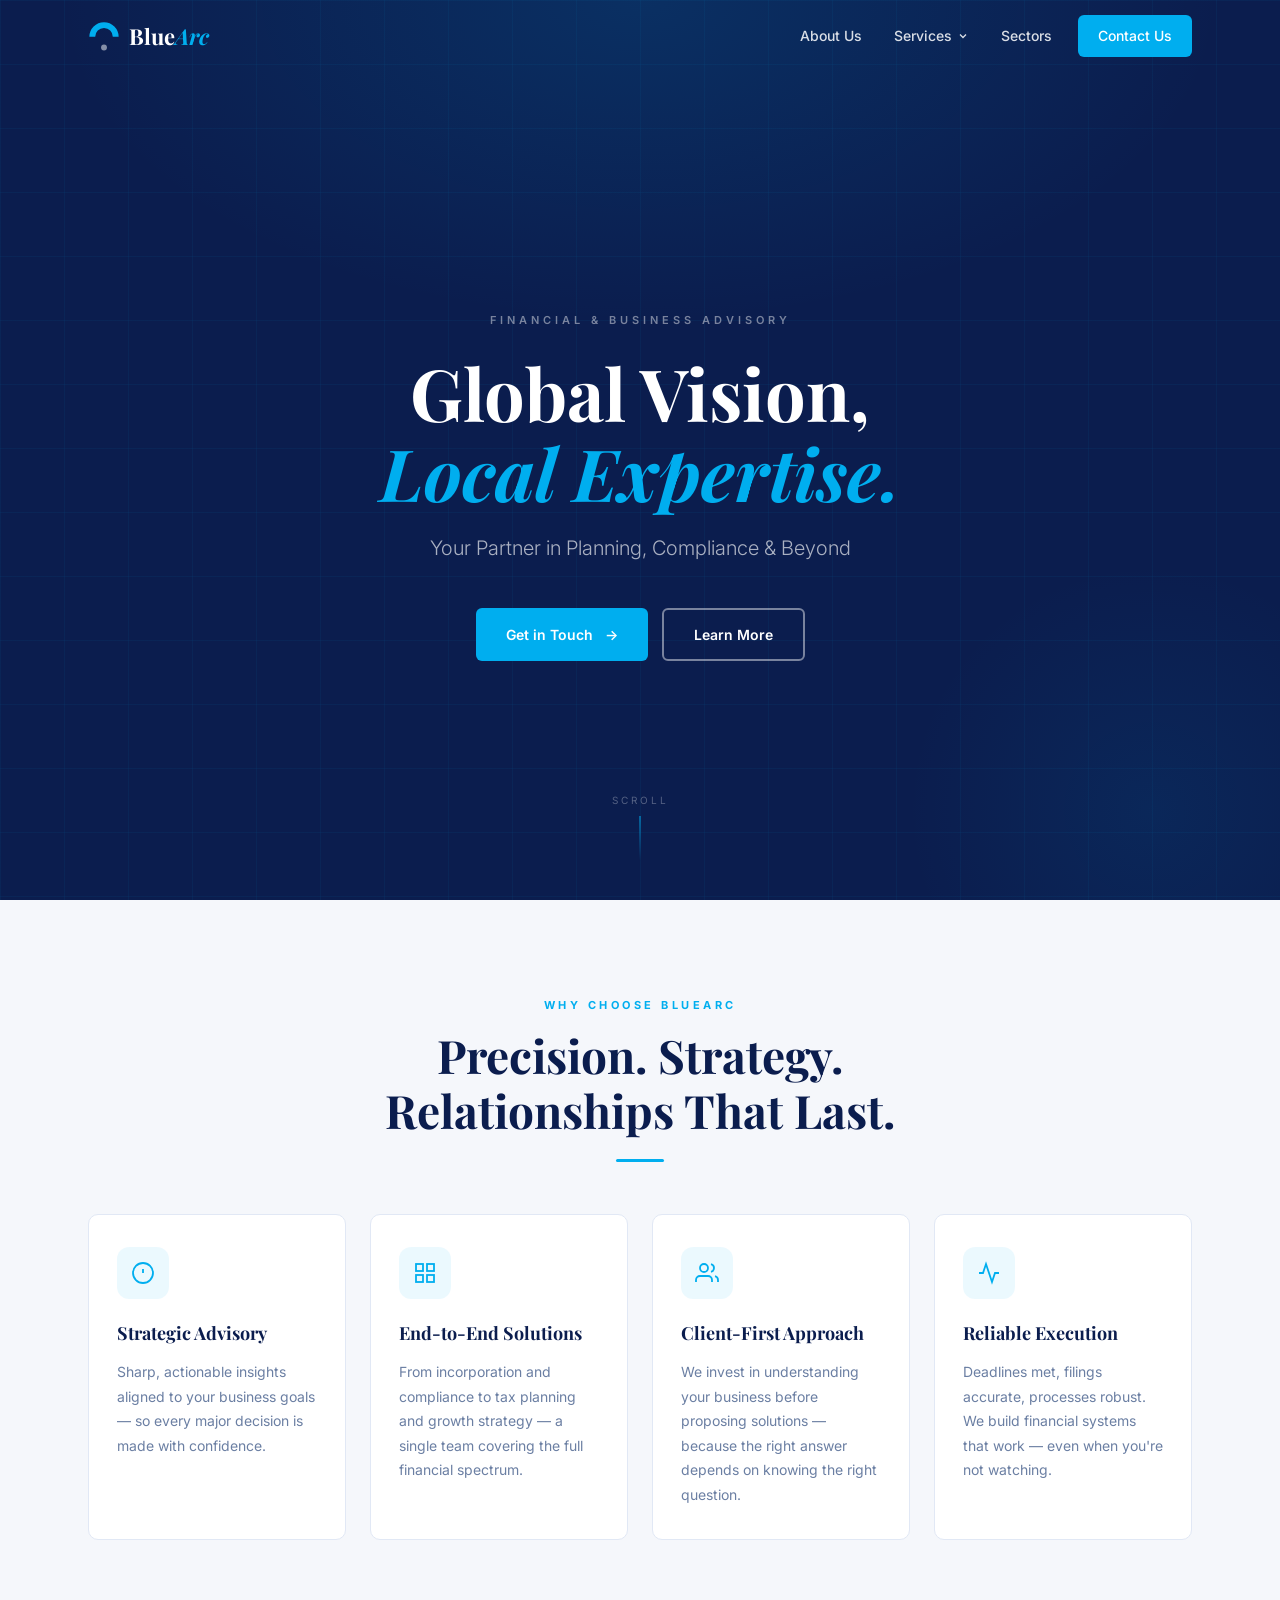
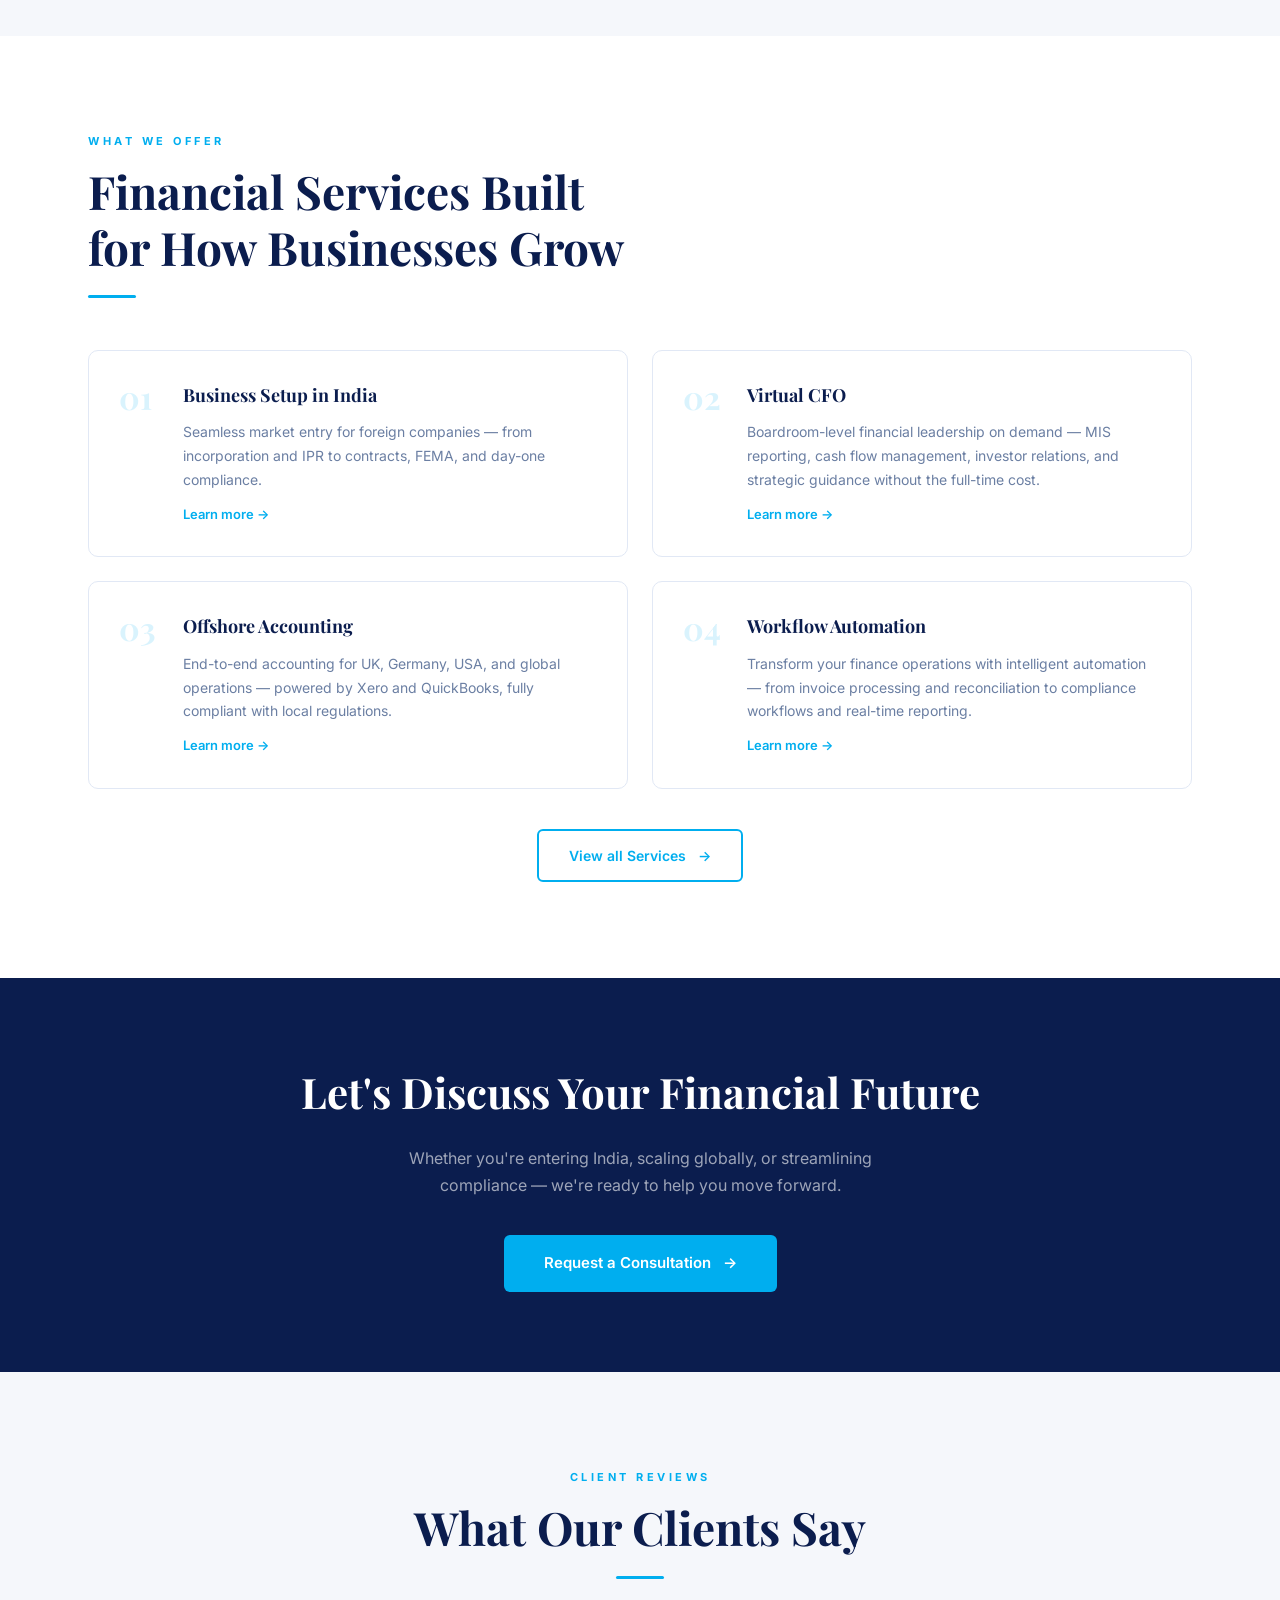
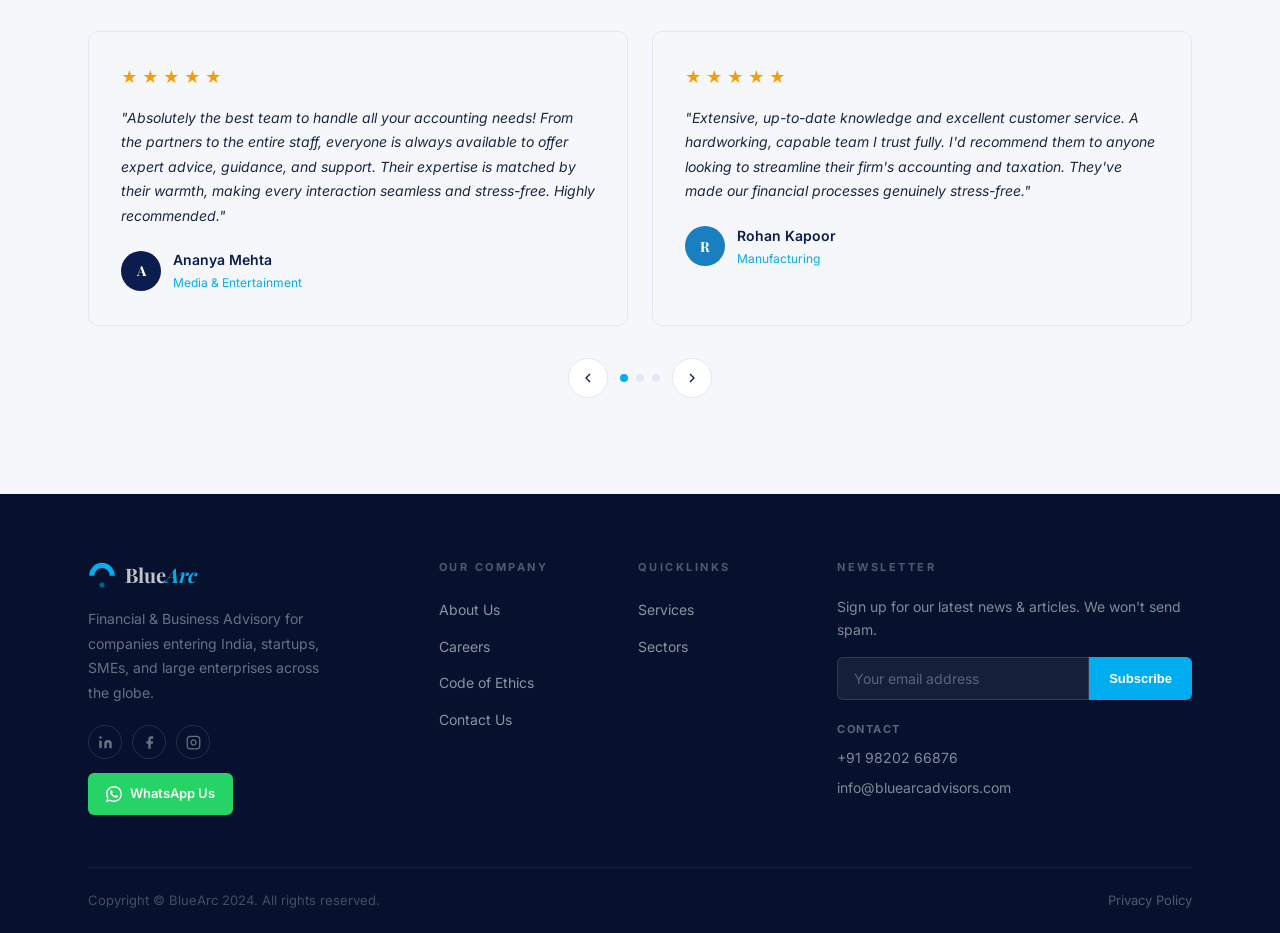
==== commit 92de5636: "Rephrase content, restructure services, remove stats/team/blog/resources - Removed stats section and" ====
--- a/index.html
+++ b/index.html
@@ -4,7 +4,7 @@
   <meta charset="UTF-8" />
   <meta name="viewport" content="width=device-width, initial-scale=1.0" />
   <title>BlueArc | Global Vision, Local Expertise</title>
-  <meta name="description" content="Your Partner in Planning, Compliance & Beyond. BlueArc provides financial, tax, and advisory solutions for businesses in India and globally." />
+  <meta name="description" content="BlueArc — Financial & Business Advisory for India entry, tax compliance, outsourced accounting, and strategic growth." />
   <link rel="preconnect" href="https://fonts.googleapis.com" />
   <link rel="preconnect" href="https://fonts.gstatic.com" crossorigin />
   <link href="https://fonts.googleapis.com/css2?family=Playfair+Display:ital,wght@0,400;0,600;0,700;1,400;1,600&family=Inter:wght@300;400;500;600;700&display=swap" rel="stylesheet" />
@@ -35,24 +35,14 @@
           <a href="services.html">All Services</a>
           <div class="nav-dropdown-divider"></div>
           <a href="services.html#business-setup">Business Setup in India</a>
+          <a href="services.html#virtual-cfo">Virtual CFO</a>
           <a href="services.html#offshore-accounting">Offshore Accounting</a>
           <a href="services.html#direct-taxation">Direct Taxation</a>
           <a href="services.html#indirect-taxation">Indirect Taxation</a>
-          <a href="services.html#audit-assurance">Audit &amp; Assurance</a>
-          <a href="services.html#virtual-cfo">Virtual CFO</a>
+          <a href="services.html#workflow-automation">Workflow Automation</a>
         </div>
       </li>
       <li class="nav-item"><a href="sectors.html" class="nav-link">Sectors</a></li>
-      <li class="nav-item has-dropdown">
-        <a href="blogs.html" class="nav-link">Resources
-          <svg width="12" height="12" viewBox="0 0 24 24" fill="none" stroke="currentColor" stroke-width="2.5"><polyline points="6 9 12 15 18 9"/></svg>
-        </a>
-        <div class="nav-dropdown">
-          <a href="blogs.html">Blogs</a>
-          <a href="case-study.html">Case Study</a>
-        </div>
-      </li>
-      <li class="nav-item"><a href="tools.html" class="nav-link">Tools</a></li>
       <li class="nav-item"><a href="contact.html" class="nav-link nav-cta">Contact Us</a></li>
     </ul>
   </div>
@@ -76,52 +66,12 @@
   </div>
 </section>
 
-<!-- ═══ STATS ═══ -->
-<section class="stats" id="stats">
-  <div class="container">
-    <div class="stats-top">
-      <div class="stat-item reveal">
-        <span class="stat-number"><span class="counter" data-target="50">0</span><span class="plus">+</span></span>
-        <span class="stat-label">Clients Served</span>
-        <span class="stat-sub">Multi-Industry Experience</span>
-      </div>
-      <div class="stat-item reveal reveal-d1">
-        <span class="stat-number"><span class="counter" data-target="10">0</span><span class="plus">+</span></span>
-        <span class="stat-label">Qualified Professionals</span>
-        <span class="stat-sub">Growing Team</span>
-      </div>
-      <div class="stat-item reveal reveal-d2">
-        <span class="stat-number"><span class="counter" data-target="15">0</span><span class="plus">+</span></span>
-        <span class="stat-label">Years in Practice</span>
-        <span class="stat-sub">Established in 2009</span>
-      </div>
-    </div>
-    <div class="stats-metrics">
-      <div class="metric reveal">
-        <div class="metric-bar"><div class="metric-fill" data-width="97"></div></div>
-        <div class="metric-value">97%</div>
-        <div class="metric-name">Secure Data Handling</div>
-      </div>
-      <div class="metric reveal reveal-d1">
-        <div class="metric-bar"><div class="metric-fill" data-width="96"></div></div>
-        <div class="metric-value">96%</div>
-        <div class="metric-name">Deadline Adherence</div>
-      </div>
-      <div class="metric reveal reveal-d2">
-        <div class="metric-bar"><div class="metric-fill" data-width="98"></div></div>
-        <div class="metric-value">98%</div>
-        <div class="metric-name">Regulatory Accuracy Rate</div>
-      </div>
-    </div>
-  </div>
-</section>
-
 <!-- ═══ WHY CHOOSE US ═══ -->
 <section class="why section">
   <div class="container">
     <div class="section-head centered reveal">
       <span class="label">Why Choose BlueArc</span>
-      <h2 class="section-title">Innovative Approach. Strategic Finance.<br>Reliable Relationships.</h2>
+      <h2 class="section-title">Precision. Strategy.<br>Relationships That Last.</h2>
       <div class="divider divider-center"></div>
     </div>
     <div class="why-grid">
@@ -132,7 +82,7 @@
           </svg>
         </div>
         <h4>Strategic Advisory</h4>
-        <p>Providing strategic insights and guidance tailored to your business goals to support confident decision-making.</p>
+        <p>Sharp, actionable insights aligned to your business goals — so every major decision is made with confidence.</p>
       </div>
       <div class="why-card reveal reveal-d1">
         <div class="why-icon">
@@ -140,8 +90,8 @@
             <rect x="3" y="3" width="7" height="7"/><rect x="14" y="3" width="7" height="7"/><rect x="14" y="14" width="7" height="7"/><rect x="3" y="14" width="7" height="7"/>
           </svg>
         </div>
-        <h4>Comprehensive Solutions</h4>
-        <p>Offering a full suite of financial planning, tax, and compliance services, streamlining your processes for seamless operations.</p>
+        <h4>End-to-End Solutions</h4>
+        <p>From incorporation and compliance to tax planning and growth strategy — a single team covering the full financial spectrum.</p>
       </div>
       <div class="why-card reveal reveal-d2">
         <div class="why-icon">
@@ -149,8 +99,8 @@
             <path d="M17 21v-2a4 4 0 0 0-4-4H5a4 4 0 0 0-4 4v2"/><circle cx="9" cy="7" r="4"/><path d="M23 21v-2a4 4 0 0 0-3-3.87"/><path d="M16 3.13a4 4 0 0 1 0 7.75"/>
           </svg>
         </div>
-        <h4>Client-Centric Focus</h4>
-        <p>Dedicated to understanding your needs and delivering personalized solutions that put your success first, every step of the way.</p>
+        <h4>Client-First Approach</h4>
+        <p>We invest in understanding your business before proposing solutions — because the right answer depends on knowing the right question.</p>
       </div>
       <div class="why-card reveal reveal-d3">
         <div class="why-icon">
@@ -158,8 +108,8 @@
             <polyline points="22 12 18 12 15 21 9 3 6 12 2 12"/>
           </svg>
         </div>
-        <h4>Consistent Delivery</h4>
-        <p>We focus on accuracy, compliance, and consistent delivery across every engagement.</p>
+        <h4>Reliable Execution</h4>
+        <p>Deadlines met, filings accurate, processes robust. We build financial systems that work — even when you're not watching.</p>
       </div>
     </div>
   </div>
@@ -170,7 +120,7 @@
   <div class="container">
     <div class="section-head reveal">
       <span class="label">What We Offer</span>
-      <h2 class="section-title">Comprehensive Financial<br>Planning and Analysis</h2>
+      <h2 class="section-title">Financial Services Built<br>for How Businesses Grow</h2>
       <div class="divider"></div>
     </div>
     <div class="services-grid">
@@ -178,32 +128,32 @@
         <div class="service-num">01</div>
         <div class="service-body">
           <h4>Business Setup in India</h4>
-          <p>At BlueArc, we pave the way for your successful entry into the Indian market, ensuring regulatory compliance from day one.</p>
+          <p>Seamless market entry for foreign companies — from incorporation and IPR to contracts, FEMA, and day-one compliance.</p>
           <a href="services.html#business-setup" class="service-link">Learn more →</a>
         </div>
       </div>
       <div class="service-card reveal reveal-d1">
         <div class="service-num">02</div>
         <div class="service-body">
-          <h4>Offshore Accounting</h4>
-          <p>At BlueArc, we provide end-to-end offshore accounting solutions to businesses across the globe, including UK, Germany and USA.</p>
-          <a href="services.html#offshore-accounting" class="service-link">Learn more →</a>
+          <h4>Virtual CFO</h4>
+          <p>Boardroom-level financial leadership on demand — MIS reporting, cash flow management, investor relations, and strategic guidance without the full-time cost.</p>
+          <a href="services.html#virtual-cfo" class="service-link">Learn more →</a>
         </div>
       </div>
       <div class="service-card reveal">
         <div class="service-num">03</div>
         <div class="service-body">
-          <h4>Strategic Operations for Legacy Management</h4>
-          <p>At BlueArc, we understand that managing a family office requires more than just finance, it demands trust.</p>
-          <a href="services.html#legacy-management" class="service-link">Learn more →</a>
+          <h4>Offshore Accounting</h4>
+          <p>End-to-end accounting for UK, Germany, USA, and global operations — powered by Xero and QuickBooks, fully compliant with local regulations.</p>
+          <a href="services.html#offshore-accounting" class="service-link">Learn more →</a>
         </div>
       </div>
       <div class="service-card reveal reveal-d1">
         <div class="service-num">04</div>
         <div class="service-body">
-          <h4>Strategic Advisory &amp; Business Intelligence</h4>
-          <p>At BlueArc, we partner with organizations to unlock operational clarity and financial strength.</p>
-          <a href="services.html#strategic-advisory" class="service-link">Learn more →</a>
+          <h4>Workflow Automation</h4>
+          <p>Transform your finance operations with intelligent automation — from invoice processing and reconciliation to compliance workflows and real-time reporting.</p>
+          <a href="services.html#workflow-automation" class="service-link">Learn more →</a>
         </div>
       </div>
     </div>
@@ -217,79 +167,8 @@
 <section class="cta-banner">
   <div class="container">
     <h2>Let's Discuss Your Financial Future</h2>
-    <p>Whether you need help with business setup, tax compliance, or strategic growth — our team is ready to guide you.</p>
+    <p>Whether you're entering India, scaling globally, or streamlining compliance — we're ready to help you move forward.</p>
     <a href="contact.html" class="btn btn-primary btn-lg btn-arrow">Request a Consultation</a>
-  </div>
-</section>
-
-<!-- ═══ BLOG ═══ -->
-<section class="blog section">
-  <div class="container">
-    <div class="section-head centered reveal">
-      <span class="label">Resources</span>
-      <h2 class="section-title">Insights &amp; Resources</h2>
-      <div class="divider divider-center"></div>
-    </div>
-    <div class="blog-grid">
-
-      <div class="blog-card reveal">
-        <div class="blog-img" style="background:#0B1D4E">
-          <div class="blog-img-bg"></div>
-          <svg class="blog-icon" width="48" height="48" viewBox="0 0 24 24" fill="none" stroke="currentColor" stroke-width="1.2"><path d="M14 2H6a2 2 0 0 0-2 2v16a2 2 0 0 0 2 2h12a2 2 0 0 0 2-2V8z"/><polyline points="14 2 14 8 20 8"/><line x1="16" y1="13" x2="8" y2="13"/><line x1="16" y1="17" x2="8" y2="17"/><polyline points="10 9 9 9 8 9"/></svg>
-          <span class="blog-cat">Taxation</span>
-        </div>
-        <div class="blog-body">
-          <div class="blog-meta">
-            <span>1 June 2026</span>
-            <span>·</span>
-            <span>5 min read</span>
-          </div>
-          <h4>TDS Rate Chart, FY 2026-27 (AY 2027-28)</h4>
-          <p>A comprehensive TDS rate chart for FY 2026-27 covering all sections under the Income Tax Act. Know the applicable rates for salary, interest, rent, professional fees, and more.</p>
-          <a href="blogs.html#tds-rate-chart" class="blog-read">Read More →</a>
-        </div>
-      </div>
-
-      <div class="blog-card reveal reveal-d1">
-        <div class="blog-img" style="background:#0B2A6E">
-          <div class="blog-img-bg"></div>
-          <svg class="blog-icon" width="48" height="48" viewBox="0 0 24 24" fill="none" stroke="currentColor" stroke-width="1.2"><line x1="12" y1="1" x2="12" y2="23"/><path d="M17 5H9.5a3.5 3.5 0 0 0 0 7h5a3.5 3.5 0 0 1 0 7H6"/></svg>
-          <span class="blog-cat">Tax Planning</span>
-        </div>
-        <div class="blog-body">
-          <div class="blog-meta">
-            <span>22 May 2026</span>
-            <span>·</span>
-            <span>7 min read</span>
-          </div>
-          <h4>Capital Gains Planning – How to Save Tax Legally</h4>
-          <p>Discover legal strategies to minimize capital gains tax on equity, mutual funds, and property. Learn about indexation, reinvestment exemptions, and timing your exits.</p>
-          <a href="blogs.html#capital-gains" class="blog-read">Read More →</a>
-        </div>
-      </div>
-
-      <div class="blog-card reveal reveal-d2">
-        <div class="blog-img" style="background:#0A1F5C">
-          <div class="blog-img-bg"></div>
-          <svg class="blog-icon" width="48" height="48" viewBox="0 0 24 24" fill="none" stroke="currentColor" stroke-width="1.2"><polyline points="22 12 18 12 15 21 9 3 6 12 2 12"/></svg>
-          <span class="blog-cat">Taxation</span>
-        </div>
-        <div class="blog-body">
-          <div class="blog-meta">
-            <span>13 May 2026</span>
-            <span>·</span>
-            <span>6 min read</span>
-          </div>
-          <h4>Long Term and Short Term Capital Gain on Various Income</h4>
-          <p>Understand the distinction between LTCG and STCG across different asset classes — equities, debt funds, real estate, and gold — and how each is taxed under Indian law.</p>
-          <a href="blogs.html#ltcg-stcg" class="blog-read">Read More →</a>
-        </div>
-      </div>
-
-    </div>
-    <div class="blogs-footer reveal">
-      <a href="blogs.html" class="btn btn-outline btn-arrow">Explore All Blogs</a>
-    </div>
   </div>
 </section>
 
@@ -311,7 +190,7 @@
               <div class="stars">
                 <span class="star">★</span><span class="star">★</span><span class="star">★</span><span class="star">★</span><span class="star">★</span>
               </div>
-              <p class="testimonial-text">"Absolutely the best team to handle all your accounting needs! From the partners to the entire staff, everyone is always available to offer expert advice, guidance, and support. Their deep expertise is matched by their warm and approachable nature, making every interaction seamless and stress-free. Highly recommend!"</p>
+              <p class="testimonial-text">"Absolutely the best team to handle all your accounting needs! From the partners to the entire staff, everyone is always available to offer expert advice, guidance, and support. Their expertise is matched by their warmth, making every interaction seamless and stress-free. Highly recommended."</p>
               <div class="testimonial-author">
                 <div class="author-avatar">A</div>
                 <div>
@@ -324,12 +203,12 @@
               <div class="stars">
                 <span class="star">★</span><span class="star">★</span><span class="star">★</span><span class="star">★</span><span class="star">★</span>
               </div>
-              <p class="testimonial-text">"Extensive and up to date knowledge. Excellent customer service. Very hard working team. Good staff. Glad to recommend their services to all those who are looking to streamline their firm's accounting &amp; taxation."</p>
+              <p class="testimonial-text">"Extensive, up-to-date knowledge and excellent customer service. A hardworking, capable team I trust fully. I'd recommend them to anyone looking to streamline their firm's accounting and taxation. They've made our financial processes genuinely stress-free."</p>
               <div class="testimonial-author">
                 <div class="author-avatar" style="background:#1A7FC1">R</div>
                 <div>
                   <div class="author-name">Rohan Kapoor</div>
-                  <div class="author-sector">Media &amp; Entertainment</div>
+                  <div class="author-sector">Manufacturing</div>
                 </div>
               </div>
             </div>
@@ -343,7 +222,7 @@
               <div class="stars">
                 <span class="star">★</span><span class="star">★</span><span class="star">★</span><span class="star">★</span><span class="star">★</span>
               </div>
-              <p class="testimonial-text">"Prompt customer service and amazing response to all the accounting and finance related queries. Ensures all the returns are filed on time and crazy follow up for the same. Very good support from the Partners and the staff. Highly recommended!!!"</p>
+              <p class="testimonial-text">"Prompt responses, meticulous filing, and proactive follow-ups on every deadline. The partners and staff genuinely care about their clients' outcomes. BlueArc has become an indispensable part of how we manage our business finances. Highly recommended."</p>
               <div class="testimonial-author">
                 <div class="author-avatar" style="background:#0B4A8C">S</div>
                 <div>
@@ -356,12 +235,44 @@
               <div class="stars">
                 <span class="star">★</span><span class="star">★</span><span class="star">★</span><span class="star">★</span><span class="star">★</span>
               </div>
-              <p class="testimonial-text">"I'm extremely satisfied with the services provided by BlueArc. Their team of experts is knowledgeable, responsive, and dedicated to delivering high-quality results. I highly recommend them for all your chartered accounting needs."</p>
+              <p class="testimonial-text">"Extremely satisfied with BlueArc's work. Their team is knowledgeable, responsive, and committed to high-quality results. They've handled our India compliance flawlessly from day one. I recommend them without hesitation to any company entering the Indian market."</p>
               <div class="testimonial-author">
                 <div class="author-avatar" style="background:#00AEEF">V</div>
                 <div>
                   <div class="author-name">Vikram Singh</div>
                   <div class="author-sector">Information Technology</div>
+                </div>
+              </div>
+            </div>
+          </div>
+        </div>
+
+        <!-- Slide 3 -->
+        <div class="testimonial-slide">
+          <div class="testimonial-grid">
+            <div class="testimonial-card">
+              <div class="stars">
+                <span class="star">★</span><span class="star">★</span><span class="star">★</span><span class="star">★</span><span class="star">★</span>
+              </div>
+              <p class="testimonial-text">"BlueArc helped us set up our Indian subsidiary end-to-end — incorporation, GST, payroll, banking. What could have been a six-month ordeal took under 90 days, with zero compliance gaps. Their team felt like an extension of ours from week one."</p>
+              <div class="testimonial-author">
+                <div class="author-avatar" style="background:#0A6B4A">N</div>
+                <div>
+                  <div class="author-name">Natasha Fernandes</div>
+                  <div class="author-sector">Technology &amp; SaaS</div>
+                </div>
+              </div>
+            </div>
+            <div class="testimonial-card">
+              <div class="stars">
+                <span class="star">★</span><span class="star">★</span><span class="star">★</span><span class="star">★</span><span class="star">★</span>
+              </div>
+              <p class="testimonial-text">"Our Virtual CFO from BlueArc transformed how we present financials to investors. Within 60 days we had clean MIS, a proper budget, and credible projections. We closed our Series A two months after onboarding them. The ROI speaks for itself."</p>
+              <div class="testimonial-author">
+                <div class="author-avatar" style="background:#8B3A8B">P</div>
+                <div>
+                  <div class="author-name">Priyank Mehrotra</div>
+                  <div class="author-sector">E-commerce &amp; D2C</div>
                 </div>
               </div>
             </div>
@@ -376,6 +287,7 @@
         <div class="slider-dots">
           <div class="dot active" data-index="0"></div>
           <div class="dot" data-index="1"></div>
+          <div class="dot" data-index="2"></div>
         </div>
         <button class="slider-btn" id="sliderNext" aria-label="Next">
           <svg width="16" height="16" viewBox="0 0 24 24" fill="none" stroke="currentColor" stroke-width="2"><polyline points="9 18 15 12 9 6"/></svg>
@@ -397,7 +309,7 @@
           </svg>
           <span class="footer-logo-text">Blue<em>Arc</em></span>
         </div>
-        <p>Financial &amp; Business Advisory for companies coming to India, startups, SMEs, and large enterprises across the globe.</p>
+        <p>Financial &amp; Business Advisory for companies entering India, startups, SMEs, and large enterprises across the globe.</p>
         <div style="margin-top:20px">
           <div class="social-links">
             <a href="#" class="social-link" aria-label="LinkedIn">
@@ -421,8 +333,6 @@
         <ul>
           <li><a href="about.html">About Us</a></li>
           <li><a href="#">Careers</a></li>
-          <li><a href="blogs.html">Blogs</a></li>
-          <li><a href="case-study.html">Case Study</a></li>
           <li><a href="#">Code of Ethics</a></li>
           <li><a href="contact.html">Contact Us</a></li>
         </ul>
@@ -432,12 +342,11 @@
         <ul>
           <li><a href="services.html">Services</a></li>
           <li><a href="sectors.html">Sectors</a></li>
-          <li><a href="tools.html">Tools</a></li>
         </ul>
       </div>
       <div class="footer-col footer-newsletter">
         <h5>Newsletter</h5>
-        <p>Sign up for our latest news &amp; articles. We won't send spam or irrelevant messages.</p>
+        <p>Sign up for our latest news &amp; articles. We won't send spam.</p>
         <div class="newsletter-form">
           <input type="email" class="newsletter-input" placeholder="Your email address" />
           <button class="newsletter-btn">Subscribe</button>
